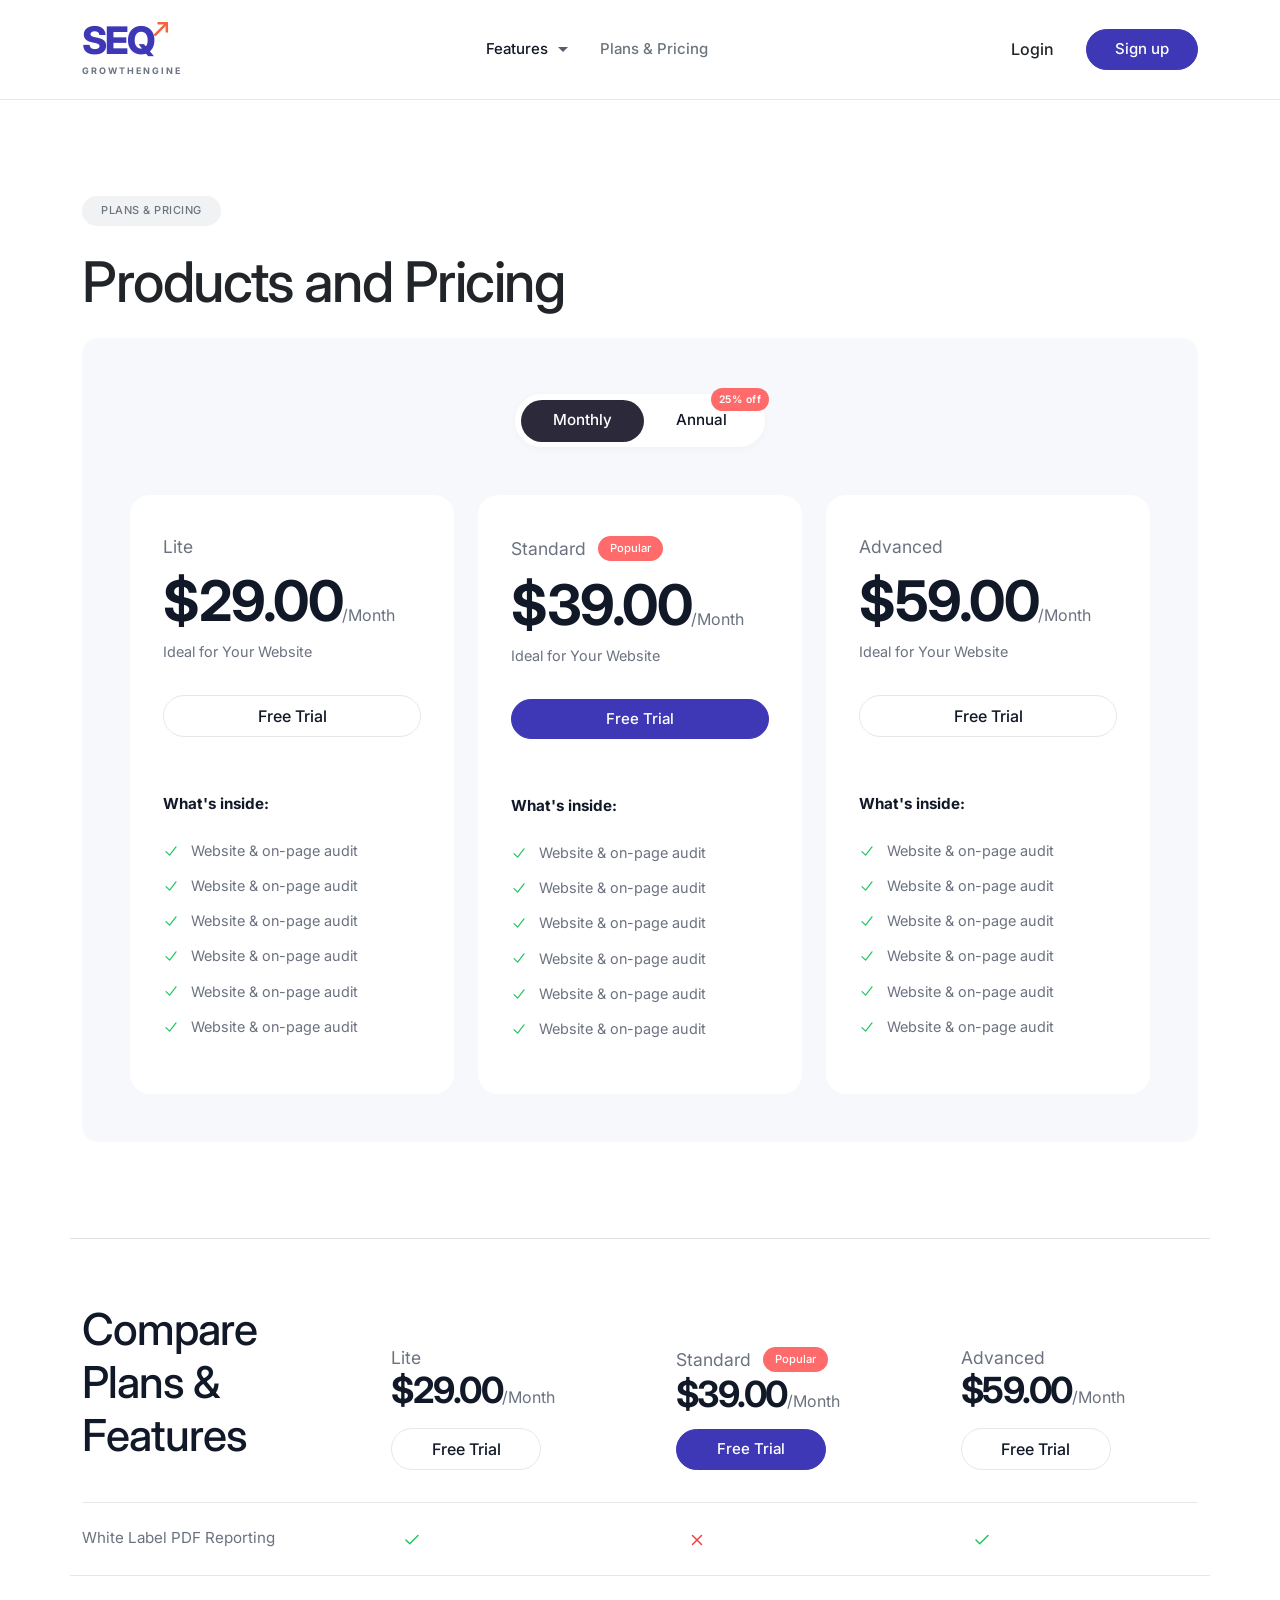
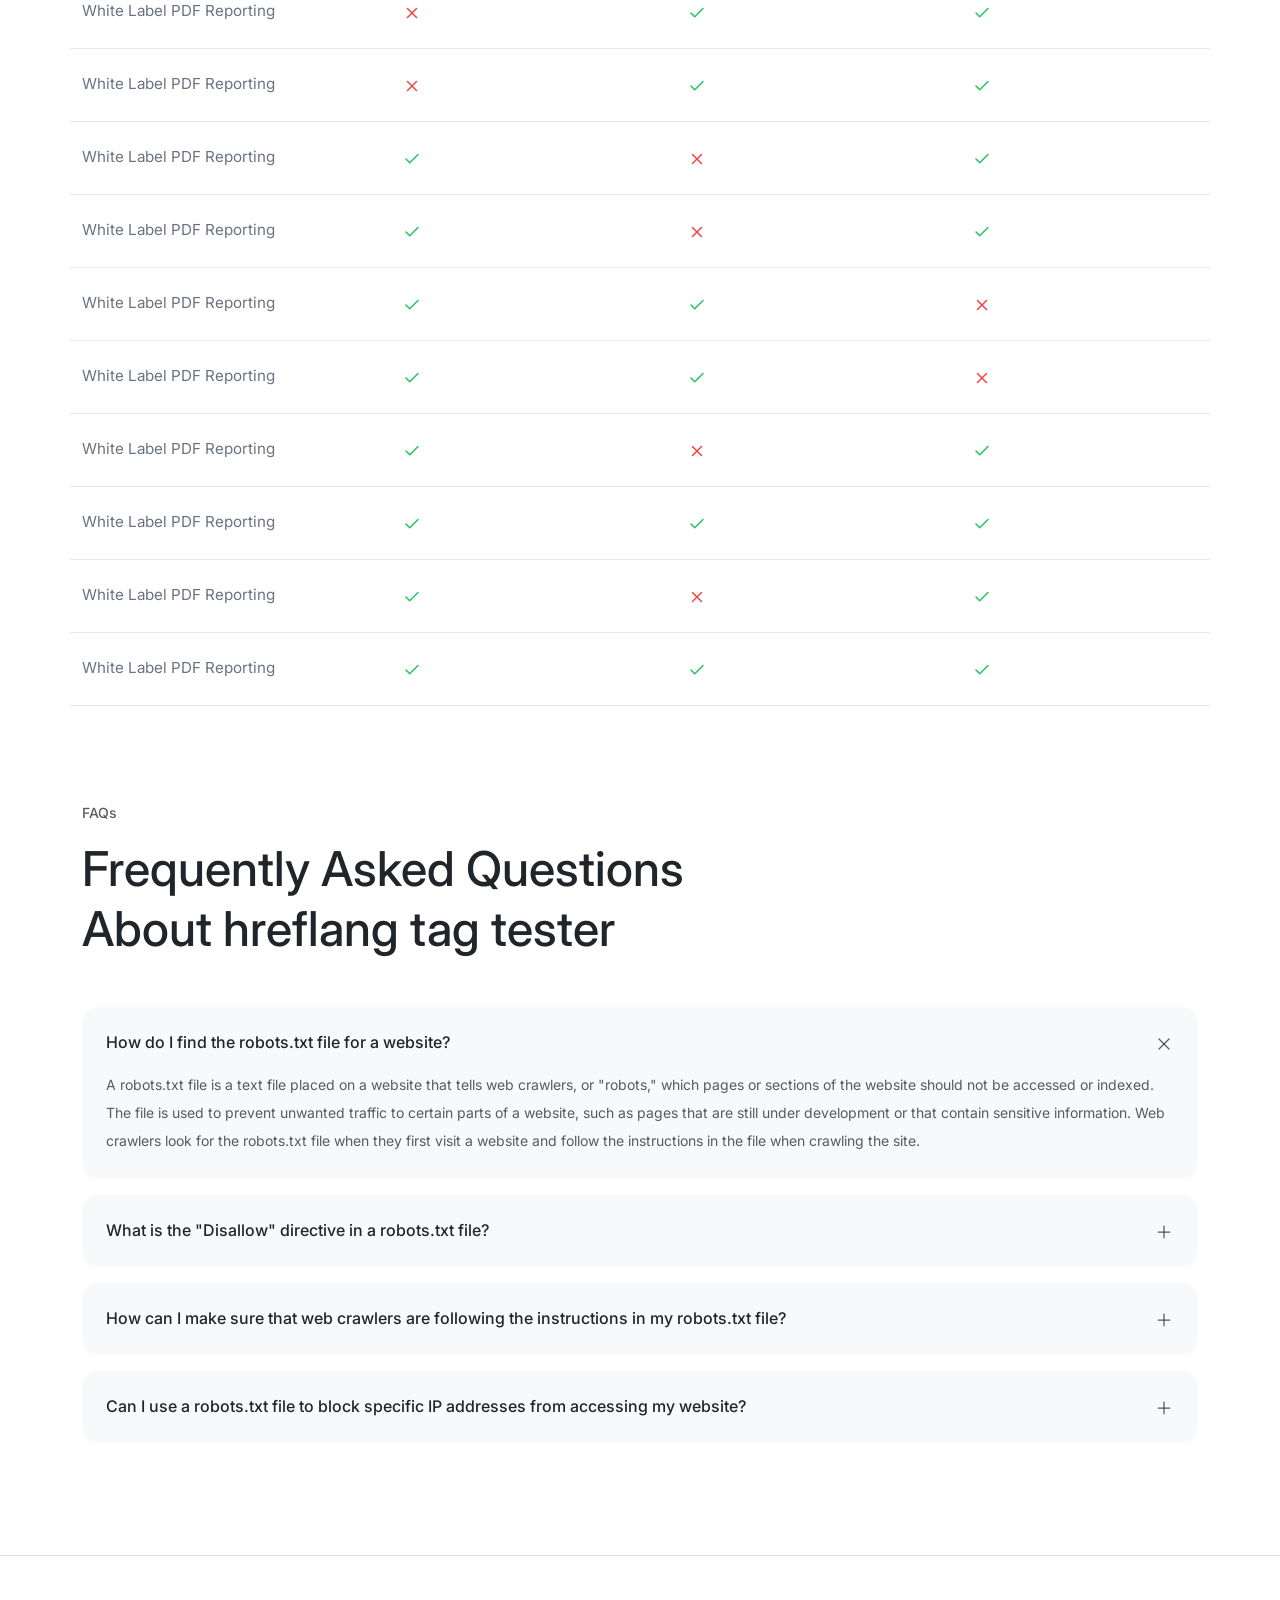
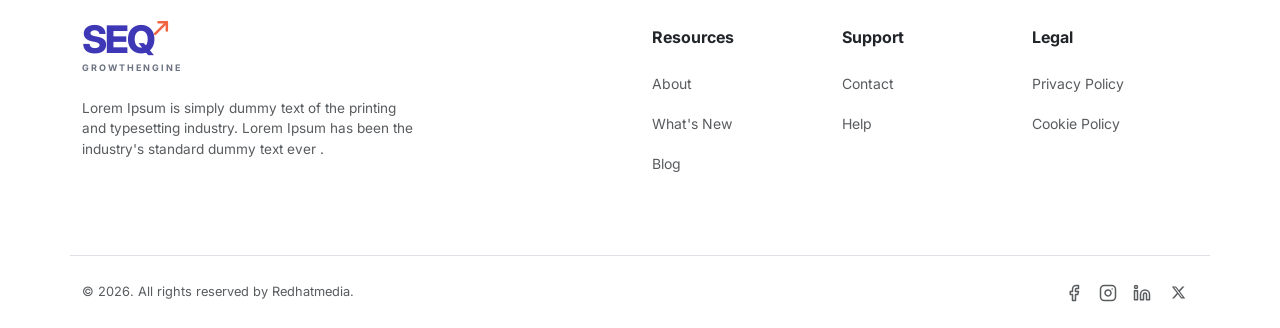
==== planspricing.html @ 4bac0ad6 "plans pricing page created" ====
<!DOCTYPE html>
<html lang="en">

<head>
    <meta charset="UTF-8">
    <meta name="viewport" content="width=device-width, initial-scale=1.0">
    <meta name="description" content="SEQ - SEO & Generative Engine Optimization Software | Plans & Pricing">
    <title>Plans & Pricing - SEQ AI SEO Platform</title>

    <!-- Google Fonts -->
    <link rel="preconnect" href="https://fonts.googleapis.com">
    <link rel="preconnect" href="https://fonts.gstatic.com" crossorigin>
    <link href="https://fonts.googleapis.com/css2?family=Inter:wght@400;500;600;700;800&display=swap" rel="stylesheet">

    <!-- Bootstrap 5 CSS -->
    <link href="https://cdn.jsdelivr.net/npm/bootstrap@5.3.3/dist/css/bootstrap.min.css" rel="stylesheet"
        integrity="sha384-QWTKZyjpPEjISv5WaRU9OFeRpok6YctnYmDr5pNlyT2bRjXh0JMhjY6hW+ALEwIH" crossorigin="anonymous">

    <!-- Custom CSS -->
    <link rel="stylesheet" href="css/style.css">
</head>

<body>

    <!-- Navigation Header -->
    <header>
        <nav class="navbar navbar-expand-lg py-3">
            <div class="container custom-nav-container">
                <!-- Logo -->
                <a class="navbar-brand text-decoration-none d-flex flex-column align-items-start" href="index.html">
                    <div class="position-relative">
                        <span class="logo-seq">SEQ</span>
                        <svg class="logo-arrow" width="20" height="20" viewBox="0 0 24 24" fill="none"
                            stroke="currentColor" stroke-width="3" stroke-linecap="round" stroke-linejoin="round">
                            <line x1="5" y1="19" x2="19" y2="5"></line>
                            <polyline points="9 5 19 5 19 15"></polyline>
                        </svg>
                    </div>
                    <span class="logo-subtext">GROWTHENGINE</span>
                </a>

                <!-- Mobile Menu Toggle -->
                <button class="navbar-toggler" type="button" data-bs-toggle="collapse" data-bs-target="#mainNavigation"
                    aria-controls="mainNavigation" aria-expanded="false" aria-label="Toggle navigation">
                    <span class="navbar-toggler-icon"></span>
                </button>

                <!-- Navigation Links & Buttons -->
                <div class="collapse navbar-collapse" id="mainNavigation">
                    <ul class="navbar-nav mx-auto mb-2 mb-lg-0">
                        <li class="nav-item dropdown px-2">
                            <a class="nav-link dropdown-toggle" href="#" role="button" data-bs-toggle="dropdown"
                                aria-expanded="false">
                                Features
                            </a>
                            <ul class="dropdown-menu border-0 shadow-sm">
                                <li><a class="dropdown-item" href="#">AI SEO</a></li>
                                <li><a class="dropdown-item" href="#">Generative Campaigns</a></li>
                            </ul>
                        </li>
                        <li class="nav-item px-2">
                            <a class="nav-link active text-secondary" href="planspricing.html">Plans & Pricing</a>
                        </li>
                    </ul>

                    <div class="d-flex align-items-center gap-3 nav-buttons">
                        <a href="login.html" class="text-decoration-none text-dark fw-medium px-3">Login</a>
                        <a href="signup.html" class="btn btn-signup rounded-pill">Sign up</a>
                    </div>
                </div>
            </div>
        </nav>
    </header>

    <!-- Main Content -->
    <main class="container hero-container text-start pb-4">
        <div class="row">
            <div class="col-12">
                <!-- Badge -->
                <div class="mb-4">
                    <span class="badge hero-badge text-uppercase text-secondary">PLANS & PRICING</span>
                </div>

                <!-- Page Title -->
                <h1 class="hero-title fw-medium text-dark mb-0">Products and Pricing</h1>
            </div>
        </div>
    </main>

    <!-- Pricing Section -->
    <section class="container mb-5 pb-5">
        <div class="pricing-wrapper rounded-4 p-4 p-md-5">
            
            <!-- Toggle Section -->
            <div class="d-flex justify-content-center mb-5 mt-2">
                <div class="pricing-toggle-container position-relative">
                    <button class="pricing-toggle-btn active">Monthly</button>
                    <div class="position-relative d-inline-block">
                        <button class="pricing-toggle-btn">Annual</button>
                        <span class="badge-discount">25% off</span>
                    </div>
                </div>
            </div>

            <!-- Pricing Cards Row -->
            <div class="row g-4 justify-content-center">
                
                <!-- Lite Plan -->
                <div class="col-lg-4 col-md-6">
                    <div class="pricing-card h-100">
                        <h3 class="pricing-plan-name">Lite</h3>
                        <div class="d-flex align-items-baseline mb-2">
                            <span class="pricing-price">$29.00</span>
                            <span class="pricing-currency">/Month</span>
                        </div>
                        <p class="pricing-subtitle">Ideal for Your Website</p>
                        
                        <button class="btn btn-pricing-outline rounded-pill w-100 py-2 mb-4">Free Trial</button>
                        
                        <p class="feature-list-title">What's inside:</p>
                        <ul class="feature-list">
                            <li><svg xmlns="http://www.w3.org/2000/svg" viewBox="0 0 20 20" fill="currentColor"><path fill-rule="evenodd" d="M16.704 4.153a.75.75 0 01.143 1.052l-8 10.5a.75.75 0 01-1.127.075l-4.5-4.5a.75.75 0 011.06-1.06l3.894 3.893 7.48-9.817a.75.75 0 011.05-.143z" clip-rule="evenodd" /></svg>Website & on-page audit</li>
                            <li><svg xmlns="http://www.w3.org/2000/svg" viewBox="0 0 20 20" fill="currentColor"><path fill-rule="evenodd" d="M16.704 4.153a.75.75 0 01.143 1.052l-8 10.5a.75.75 0 01-1.127.075l-4.5-4.5a.75.75 0 011.06-1.06l3.894 3.893 7.48-9.817a.75.75 0 011.05-.143z" clip-rule="evenodd" /></svg>Website & on-page audit</li>
                            <li><svg xmlns="http://www.w3.org/2000/svg" viewBox="0 0 20 20" fill="currentColor"><path fill-rule="evenodd" d="M16.704 4.153a.75.75 0 01.143 1.052l-8 10.5a.75.75 0 01-1.127.075l-4.5-4.5a.75.75 0 011.06-1.06l3.894 3.893 7.48-9.817a.75.75 0 011.05-.143z" clip-rule="evenodd" /></svg>Website & on-page audit</li>
                            <li><svg xmlns="http://www.w3.org/2000/svg" viewBox="0 0 20 20" fill="currentColor"><path fill-rule="evenodd" d="M16.704 4.153a.75.75 0 01.143 1.052l-8 10.5a.75.75 0 01-1.127.075l-4.5-4.5a.75.75 0 011.06-1.06l3.894 3.893 7.48-9.817a.75.75 0 011.05-.143z" clip-rule="evenodd" /></svg>Website & on-page audit</li>
                            <li><svg xmlns="http://www.w3.org/2000/svg" viewBox="0 0 20 20" fill="currentColor"><path fill-rule="evenodd" d="M16.704 4.153a.75.75 0 01.143 1.052l-8 10.5a.75.75 0 01-1.127.075l-4.5-4.5a.75.75 0 011.06-1.06l3.894 3.893 7.48-9.817a.75.75 0 011.05-.143z" clip-rule="evenodd" /></svg>Website & on-page audit</li>
                            <li><svg xmlns="http://www.w3.org/2000/svg" viewBox="0 0 20 20" fill="currentColor"><path fill-rule="evenodd" d="M16.704 4.153a.75.75 0 01.143 1.052l-8 10.5a.75.75 0 01-1.127.075l-4.5-4.5a.75.75 0 011.06-1.06l3.894 3.893 7.48-9.817a.75.75 0 011.05-.143z" clip-rule="evenodd" /></svg>Website & on-page audit</li>
                        </ul>
                    </div>
                </div>

                <!-- Standard Plan -->
                <div class="col-lg-4 col-md-6">
                    <div class="pricing-card h-100">
                        <div class="d-flex align-items-center mb-0">
                            <h3 class="pricing-plan-name mb-0">Standard</h3>
                            <span class="badge-popular">Popular</span>
                        </div>
                        <div class="d-flex align-items-baseline mb-2 mt-3">
                            <span class="pricing-price">$39.00</span>
                            <span class="pricing-currency">/Month</span>
                        </div>
                        <p class="pricing-subtitle">Ideal for Your Website</p>
                        
                        <button class="btn btn-signup rounded-pill w-100 py-2 mb-4">Free Trial</button>
                        
                        <p class="feature-list-title">What's inside:</p>
                        <ul class="feature-list">
                            <li><svg xmlns="http://www.w3.org/2000/svg" viewBox="0 0 20 20" fill="currentColor"><path fill-rule="evenodd" d="M16.704 4.153a.75.75 0 01.143 1.052l-8 10.5a.75.75 0 01-1.127.075l-4.5-4.5a.75.75 0 011.06-1.06l3.894 3.893 7.48-9.817a.75.75 0 011.05-.143z" clip-rule="evenodd" /></svg>Website & on-page audit</li>
                            <li><svg xmlns="http://www.w3.org/2000/svg" viewBox="0 0 20 20" fill="currentColor"><path fill-rule="evenodd" d="M16.704 4.153a.75.75 0 01.143 1.052l-8 10.5a.75.75 0 01-1.127.075l-4.5-4.5a.75.75 0 011.06-1.06l3.894 3.893 7.48-9.817a.75.75 0 011.05-.143z" clip-rule="evenodd" /></svg>Website & on-page audit</li>
                            <li><svg xmlns="http://www.w3.org/2000/svg" viewBox="0 0 20 20" fill="currentColor"><path fill-rule="evenodd" d="M16.704 4.153a.75.75 0 01.143 1.052l-8 10.5a.75.75 0 01-1.127.075l-4.5-4.5a.75.75 0 011.06-1.06l3.894 3.893 7.48-9.817a.75.75 0 011.05-.143z" clip-rule="evenodd" /></svg>Website & on-page audit</li>
                            <li><svg xmlns="http://www.w3.org/2000/svg" viewBox="0 0 20 20" fill="currentColor"><path fill-rule="evenodd" d="M16.704 4.153a.75.75 0 01.143 1.052l-8 10.5a.75.75 0 01-1.127.075l-4.5-4.5a.75.75 0 011.06-1.06l3.894 3.893 7.48-9.817a.75.75 0 011.05-.143z" clip-rule="evenodd" /></svg>Website & on-page audit</li>
                            <li><svg xmlns="http://www.w3.org/2000/svg" viewBox="0 0 20 20" fill="currentColor"><path fill-rule="evenodd" d="M16.704 4.153a.75.75 0 01.143 1.052l-8 10.5a.75.75 0 01-1.127.075l-4.5-4.5a.75.75 0 011.06-1.06l3.894 3.893 7.48-9.817a.75.75 0 011.05-.143z" clip-rule="evenodd" /></svg>Website & on-page audit</li>
                            <li><svg xmlns="http://www.w3.org/2000/svg" viewBox="0 0 20 20" fill="currentColor"><path fill-rule="evenodd" d="M16.704 4.153a.75.75 0 01.143 1.052l-8 10.5a.75.75 0 01-1.127.075l-4.5-4.5a.75.75 0 011.06-1.06l3.894 3.893 7.48-9.817a.75.75 0 011.05-.143z" clip-rule="evenodd" /></svg>Website & on-page audit</li>
                        </ul>
                    </div>
                </div>

                <!-- Advanced Plan -->
                <div class="col-lg-4 col-md-6">
                    <div class="pricing-card h-100">
                        <h3 class="pricing-plan-name">Advanced</h3>
                        <div class="d-flex align-items-baseline mb-2">
                            <span class="pricing-price">$59.00</span>
                            <span class="pricing-currency">/Month</span>
                        </div>
                        <p class="pricing-subtitle">Ideal for Your Website</p>
                        
                        <button class="btn btn-pricing-outline rounded-pill w-100 py-2 mb-4">Free Trial</button>
                        
                        <p class="feature-list-title">What's inside:</p>
                        <ul class="feature-list">
                            <li><svg xmlns="http://www.w3.org/2000/svg" viewBox="0 0 20 20" fill="currentColor"><path fill-rule="evenodd" d="M16.704 4.153a.75.75 0 01.143 1.052l-8 10.5a.75.75 0 01-1.127.075l-4.5-4.5a.75.75 0 011.06-1.06l3.894 3.893 7.48-9.817a.75.75 0 011.05-.143z" clip-rule="evenodd" /></svg>Website & on-page audit</li>
                            <li><svg xmlns="http://www.w3.org/2000/svg" viewBox="0 0 20 20" fill="currentColor"><path fill-rule="evenodd" d="M16.704 4.153a.75.75 0 01.143 1.052l-8 10.5a.75.75 0 01-1.127.075l-4.5-4.5a.75.75 0 011.06-1.06l3.894 3.893 7.48-9.817a.75.75 0 011.05-.143z" clip-rule="evenodd" /></svg>Website & on-page audit</li>
                            <li><svg xmlns="http://www.w3.org/2000/svg" viewBox="0 0 20 20" fill="currentColor"><path fill-rule="evenodd" d="M16.704 4.153a.75.75 0 01.143 1.052l-8 10.5a.75.75 0 01-1.127.075l-4.5-4.5a.75.75 0 011.06-1.06l3.894 3.893 7.48-9.817a.75.75 0 011.05-.143z" clip-rule="evenodd" /></svg>Website & on-page audit</li>
                            <li><svg xmlns="http://www.w3.org/2000/svg" viewBox="0 0 20 20" fill="currentColor"><path fill-rule="evenodd" d="M16.704 4.153a.75.75 0 01.143 1.052l-8 10.5a.75.75 0 01-1.127.075l-4.5-4.5a.75.75 0 011.06-1.06l3.894 3.893 7.48-9.817a.75.75 0 011.05-.143z" clip-rule="evenodd" /></svg>Website & on-page audit</li>
                            <li><svg xmlns="http://www.w3.org/2000/svg" viewBox="0 0 20 20" fill="currentColor"><path fill-rule="evenodd" d="M16.704 4.153a.75.75 0 01.143 1.052l-8 10.5a.75.75 0 01-1.127.075l-4.5-4.5a.75.75 0 011.06-1.06l3.894 3.893 7.48-9.817a.75.75 0 011.05-.143z" clip-rule="evenodd" /></svg>Website & on-page audit</li>
                            <li><svg xmlns="http://www.w3.org/2000/svg" viewBox="0 0 20 20" fill="currentColor"><path fill-rule="evenodd" d="M16.704 4.153a.75.75 0 01.143 1.052l-8 10.5a.75.75 0 01-1.127.075l-4.5-4.5a.75.75 0 011.06-1.06l3.894 3.893 7.48-9.817a.75.75 0 011.05-.143z" clip-rule="evenodd" /></svg>Website & on-page audit</li>
                        </ul>
                    </div>
                </div>

            </div>
        </div>
    </section>

    <!-- Compare Plans Section -->
    <section class="container compare-section border-top">
        <div class="row align-items-end compare-plan-header">
            <div class="col-lg-3 col-md-12 mb-4 mb-lg-0">
                <h2 class="compare-title">Compare<br>Plans & Features</h2>
            </div>
            
            <div class="col-lg-9 col-md-12">
                <div class="row text-center text-md-start">
                    <!-- Lite -->
                    <div class="col-4">
                        <div class="d-flex flex-column h-100 ps-lg-4">
                            <h5 class="pricing-plan-name mb-1">Lite</h5>
                            <div class="d-flex align-items-baseline mb-3 justify-content-center justify-content-md-start">
                                <span class="pricing-price" style="font-size: 2.25rem;">$29.00</span>
                                <span class="pricing-currency">/Month</span>
                            </div>
                            <div class="mt-auto">
                                <button class="btn btn-pricing-outline rounded-pill px-2 px-md-4 py-2 w-100 w-md-auto" style="max-width: 150px;">Free Trial</button>
                            </div>
                        </div>
                    </div>
                    
                    <!-- Standard -->
                    <div class="col-4">
                        <div class="d-flex flex-column h-100 ps-lg-4">
                            <div class="d-flex align-items-center mb-1 justify-content-center justify-content-md-start">
                                <h5 class="pricing-plan-name mb-0">Standard</h5>
                                <span class="badge-popular d-none d-md-inline-block">Popular</span>
                            </div>
                            <div class="d-flex align-items-baseline mb-3 justify-content-center justify-content-md-start">
                                <span class="pricing-price" style="font-size: 2.25rem;">$39.00</span>
                                <span class="pricing-currency">/Month</span>
                            </div>
                            <div class="mt-auto">
                                <button class="btn btn-signup rounded-pill px-2 px-md-4 py-2 w-100 w-md-auto" style="max-width: 150px;">Free Trial</button>
                            </div>
                        </div>
                    </div>
                    
                    <!-- Advanced -->
                    <div class="col-4">
                        <div class="d-flex flex-column h-100 ps-lg-4">
                            <h5 class="pricing-plan-name mb-1">Advanced</h5>
                            <div class="d-flex align-items-baseline mb-3 justify-content-center justify-content-md-start">
                                <span class="pricing-price" style="font-size: 2.25rem;">$59.00</span>
                                <span class="pricing-currency">/Month</span>
                            </div>
                            <div class="mt-auto">
                                <button class="btn btn-pricing-outline rounded-pill px-2 px-md-4 py-2 w-100 w-md-auto" style="max-width: 150px;">Free Trial</button>
                            </div>
                        </div>
                    </div>
                </div>
            </div>
        </div>

        <div class="compare-table">
            <!-- Row 1 -->
            <div class="row compare-row">
                <div class="col-lg-3 col-4 d-flex align-items-center">
                    <span class="compare-feature-name">White Label PDF Reporting</span>
                </div>
                <div class="col-lg-9 col-8">
                    <div class="row align-items-center h-100">
                        <div class="col-4 text-center text-md-start ps-lg-5"><svg class="compare-icon-check" xmlns="http://www.w3.org/2000/svg" viewBox="0 0 24 24" fill="none" stroke="currentColor" stroke-width="2" stroke-linecap="round" stroke-linejoin="round"><polyline points="20 6 9 17 4 12"></polyline></svg></div>
                        <div class="col-4 text-center text-md-start ps-lg-5"><svg class="compare-icon-cross" xmlns="http://www.w3.org/2000/svg" viewBox="0 0 24 24" fill="none" stroke="currentColor" stroke-width="2" stroke-linecap="round" stroke-linejoin="round"><line x1="18" y1="6" x2="6" y2="18"></line><line x1="6" y1="6" x2="18" y2="18"></line></svg></div>
                        <div class="col-4 text-center text-md-start ps-lg-5"><svg class="compare-icon-check" xmlns="http://www.w3.org/2000/svg" viewBox="0 0 24 24" fill="none" stroke="currentColor" stroke-width="2" stroke-linecap="round" stroke-linejoin="round"><polyline points="20 6 9 17 4 12"></polyline></svg></div>
                    </div>
                </div>
            </div>
            <!-- Row 2 -->
            <div class="row compare-row">
                <div class="col-lg-3 col-4 d-flex align-items-center">
                    <span class="compare-feature-name">White Label PDF Reporting</span>
                </div>
                <div class="col-lg-9 col-8">
                    <div class="row align-items-center h-100">
                        <div class="col-4 text-center text-md-start ps-lg-5"><svg class="compare-icon-cross" xmlns="http://www.w3.org/2000/svg" viewBox="0 0 24 24" fill="none" stroke="currentColor" stroke-width="2" stroke-linecap="round" stroke-linejoin="round"><line x1="18" y1="6" x2="6" y2="18"></line><line x1="6" y1="6" x2="18" y2="18"></line></svg></div>
                        <div class="col-4 text-center text-md-start ps-lg-5"><svg class="compare-icon-check" xmlns="http://www.w3.org/2000/svg" viewBox="0 0 24 24" fill="none" stroke="currentColor" stroke-width="2" stroke-linecap="round" stroke-linejoin="round"><polyline points="20 6 9 17 4 12"></polyline></svg></div>
                        <div class="col-4 text-center text-md-start ps-lg-5"><svg class="compare-icon-check" xmlns="http://www.w3.org/2000/svg" viewBox="0 0 24 24" fill="none" stroke="currentColor" stroke-width="2" stroke-linecap="round" stroke-linejoin="round"><polyline points="20 6 9 17 4 12"></polyline></svg></div>
                    </div>
                </div>
            </div>
            <!-- Row 3 -->
            <div class="row compare-row">
                <div class="col-lg-3 col-4 d-flex align-items-center">
                    <span class="compare-feature-name">White Label PDF Reporting</span>
                </div>
                <div class="col-lg-9 col-8">
                    <div class="row align-items-center h-100">
                        <div class="col-4 text-center text-md-start ps-lg-5"><svg class="compare-icon-cross" xmlns="http://www.w3.org/2000/svg" viewBox="0 0 24 24" fill="none" stroke="currentColor" stroke-width="2" stroke-linecap="round" stroke-linejoin="round"><line x1="18" y1="6" x2="6" y2="18"></line><line x1="6" y1="6" x2="18" y2="18"></line></svg></div>
                        <div class="col-4 text-center text-md-start ps-lg-5"><svg class="compare-icon-check" xmlns="http://www.w3.org/2000/svg" viewBox="0 0 24 24" fill="none" stroke="currentColor" stroke-width="2" stroke-linecap="round" stroke-linejoin="round"><polyline points="20 6 9 17 4 12"></polyline></svg></div>
                        <div class="col-4 text-center text-md-start ps-lg-5"><svg class="compare-icon-check" xmlns="http://www.w3.org/2000/svg" viewBox="0 0 24 24" fill="none" stroke="currentColor" stroke-width="2" stroke-linecap="round" stroke-linejoin="round"><polyline points="20 6 9 17 4 12"></polyline></svg></div>
                    </div>
                </div>
            </div>
            <!-- Row 4 -->
            <div class="row compare-row">
                <div class="col-lg-3 col-4 d-flex align-items-center">
                    <span class="compare-feature-name">White Label PDF Reporting</span>
                </div>
                <div class="col-lg-9 col-8">
                    <div class="row align-items-center h-100">
                        <div class="col-4 text-center text-md-start ps-lg-5"><svg class="compare-icon-check" xmlns="http://www.w3.org/2000/svg" viewBox="0 0 24 24" fill="none" stroke="currentColor" stroke-width="2" stroke-linecap="round" stroke-linejoin="round"><polyline points="20 6 9 17 4 12"></polyline></svg></div>
                        <div class="col-4 text-center text-md-start ps-lg-5"><svg class="compare-icon-cross" xmlns="http://www.w3.org/2000/svg" viewBox="0 0 24 24" fill="none" stroke="currentColor" stroke-width="2" stroke-linecap="round" stroke-linejoin="round"><line x1="18" y1="6" x2="6" y2="18"></line><line x1="6" y1="6" x2="18" y2="18"></line></svg></div>
                        <div class="col-4 text-center text-md-start ps-lg-5"><svg class="compare-icon-check" xmlns="http://www.w3.org/2000/svg" viewBox="0 0 24 24" fill="none" stroke="currentColor" stroke-width="2" stroke-linecap="round" stroke-linejoin="round"><polyline points="20 6 9 17 4 12"></polyline></svg></div>
                    </div>
                </div>
            </div>
            <!-- Row 5 -->
            <div class="row compare-row">
                <div class="col-lg-3 col-4 d-flex align-items-center">
                    <span class="compare-feature-name">White Label PDF Reporting</span>
                </div>
                <div class="col-lg-9 col-8">
                    <div class="row align-items-center h-100">
                        <div class="col-4 text-center text-md-start ps-lg-5"><svg class="compare-icon-check" xmlns="http://www.w3.org/2000/svg" viewBox="0 0 24 24" fill="none" stroke="currentColor" stroke-width="2" stroke-linecap="round" stroke-linejoin="round"><polyline points="20 6 9 17 4 12"></polyline></svg></div>
                        <div class="col-4 text-center text-md-start ps-lg-5"><svg class="compare-icon-cross" xmlns="http://www.w3.org/2000/svg" viewBox="0 0 24 24" fill="none" stroke="currentColor" stroke-width="2" stroke-linecap="round" stroke-linejoin="round"><line x1="18" y1="6" x2="6" y2="18"></line><line x1="6" y1="6" x2="18" y2="18"></line></svg></div>
                        <div class="col-4 text-center text-md-start ps-lg-5"><svg class="compare-icon-check" xmlns="http://www.w3.org/2000/svg" viewBox="0 0 24 24" fill="none" stroke="currentColor" stroke-width="2" stroke-linecap="round" stroke-linejoin="round"><polyline points="20 6 9 17 4 12"></polyline></svg></div>
                    </div>
                </div>
            </div>
            <!-- Row 6 -->
            <div class="row compare-row">
                <div class="col-lg-3 col-4 d-flex align-items-center">
                    <span class="compare-feature-name">White Label PDF Reporting</span>
                </div>
                <div class="col-lg-9 col-8">
                    <div class="row align-items-center h-100">
                        <div class="col-4 text-center text-md-start ps-lg-5"><svg class="compare-icon-check" xmlns="http://www.w3.org/2000/svg" viewBox="0 0 24 24" fill="none" stroke="currentColor" stroke-width="2" stroke-linecap="round" stroke-linejoin="round"><polyline points="20 6 9 17 4 12"></polyline></svg></div>
                        <div class="col-4 text-center text-md-start ps-lg-5"><svg class="compare-icon-check" xmlns="http://www.w3.org/2000/svg" viewBox="0 0 24 24" fill="none" stroke="currentColor" stroke-width="2" stroke-linecap="round" stroke-linejoin="round"><polyline points="20 6 9 17 4 12"></polyline></svg></div>
                        <div class="col-4 text-center text-md-start ps-lg-5"><svg class="compare-icon-cross" xmlns="http://www.w3.org/2000/svg" viewBox="0 0 24 24" fill="none" stroke="currentColor" stroke-width="2" stroke-linecap="round" stroke-linejoin="round"><line x1="18" y1="6" x2="6" y2="18"></line><line x1="6" y1="6" x2="18" y2="18"></line></svg></div>
                    </div>
                </div>
            </div>
            <!-- Row 7 -->
            <div class="row compare-row">
                <div class="col-lg-3 col-4 d-flex align-items-center">
                    <span class="compare-feature-name">White Label PDF Reporting</span>
                </div>
                <div class="col-lg-9 col-8">
                    <div class="row align-items-center h-100">
                        <div class="col-4 text-center text-md-start ps-lg-5"><svg class="compare-icon-check" xmlns="http://www.w3.org/2000/svg" viewBox="0 0 24 24" fill="none" stroke="currentColor" stroke-width="2" stroke-linecap="round" stroke-linejoin="round"><polyline points="20 6 9 17 4 12"></polyline></svg></div>
                        <div class="col-4 text-center text-md-start ps-lg-5"><svg class="compare-icon-check" xmlns="http://www.w3.org/2000/svg" viewBox="0 0 24 24" fill="none" stroke="currentColor" stroke-width="2" stroke-linecap="round" stroke-linejoin="round"><polyline points="20 6 9 17 4 12"></polyline></svg></div>
                        <div class="col-4 text-center text-md-start ps-lg-5"><svg class="compare-icon-cross" xmlns="http://www.w3.org/2000/svg" viewBox="0 0 24 24" fill="none" stroke="currentColor" stroke-width="2" stroke-linecap="round" stroke-linejoin="round"><line x1="18" y1="6" x2="6" y2="18"></line><line x1="6" y1="6" x2="18" y2="18"></line></svg></div>
                    </div>
                </div>
            </div>
            <!-- Row 8 -->
            <div class="row compare-row">
                <div class="col-lg-3 col-4 d-flex align-items-center">
                    <span class="compare-feature-name">White Label PDF Reporting</span>
                </div>
                <div class="col-lg-9 col-8">
                    <div class="row align-items-center h-100">
                        <div class="col-4 text-center text-md-start ps-lg-5"><svg class="compare-icon-check" xmlns="http://www.w3.org/2000/svg" viewBox="0 0 24 24" fill="none" stroke="currentColor" stroke-width="2" stroke-linecap="round" stroke-linejoin="round"><polyline points="20 6 9 17 4 12"></polyline></svg></div>
                        <div class="col-4 text-center text-md-start ps-lg-5"><svg class="compare-icon-cross" xmlns="http://www.w3.org/2000/svg" viewBox="0 0 24 24" fill="none" stroke="currentColor" stroke-width="2" stroke-linecap="round" stroke-linejoin="round"><line x1="18" y1="6" x2="6" y2="18"></line><line x1="6" y1="6" x2="18" y2="18"></line></svg></div>
                        <div class="col-4 text-center text-md-start ps-lg-5"><svg class="compare-icon-check" xmlns="http://www.w3.org/2000/svg" viewBox="0 0 24 24" fill="none" stroke="currentColor" stroke-width="2" stroke-linecap="round" stroke-linejoin="round"><polyline points="20 6 9 17 4 12"></polyline></svg></div>
                    </div>
                </div>
            </div>
            <!-- Row 9 -->
            <div class="row compare-row">
                <div class="col-lg-3 col-4 d-flex align-items-center">
                    <span class="compare-feature-name">White Label PDF Reporting</span>
                </div>
                <div class="col-lg-9 col-8">
                    <div class="row align-items-center h-100">
                        <div class="col-4 text-center text-md-start ps-lg-5"><svg class="compare-icon-check" xmlns="http://www.w3.org/2000/svg" viewBox="0 0 24 24" fill="none" stroke="currentColor" stroke-width="2" stroke-linecap="round" stroke-linejoin="round"><polyline points="20 6 9 17 4 12"></polyline></svg></div>
                        <div class="col-4 text-center text-md-start ps-lg-5"><svg class="compare-icon-check" xmlns="http://www.w3.org/2000/svg" viewBox="0 0 24 24" fill="none" stroke="currentColor" stroke-width="2" stroke-linecap="round" stroke-linejoin="round"><polyline points="20 6 9 17 4 12"></polyline></svg></div>
                        <div class="col-4 text-center text-md-start ps-lg-5"><svg class="compare-icon-check" xmlns="http://www.w3.org/2000/svg" viewBox="0 0 24 24" fill="none" stroke="currentColor" stroke-width="2" stroke-linecap="round" stroke-linejoin="round"><polyline points="20 6 9 17 4 12"></polyline></svg></div>
                    </div>
                </div>
            </div>
            <!-- Row 10 -->
            <div class="row compare-row">
                <div class="col-lg-3 col-4 d-flex align-items-center">
                    <span class="compare-feature-name">White Label PDF Reporting</span>
                </div>
                <div class="col-lg-9 col-8">
                    <div class="row align-items-center h-100">
                        <div class="col-4 text-center text-md-start ps-lg-5"><svg class="compare-icon-check" xmlns="http://www.w3.org/2000/svg" viewBox="0 0 24 24" fill="none" stroke="currentColor" stroke-width="2" stroke-linecap="round" stroke-linejoin="round"><polyline points="20 6 9 17 4 12"></polyline></svg></div>
                        <div class="col-4 text-center text-md-start ps-lg-5"><svg class="compare-icon-cross" xmlns="http://www.w3.org/2000/svg" viewBox="0 0 24 24" fill="none" stroke="currentColor" stroke-width="2" stroke-linecap="round" stroke-linejoin="round"><line x1="18" y1="6" x2="6" y2="18"></line><line x1="6" y1="6" x2="18" y2="18"></line></svg></div>
                        <div class="col-4 text-center text-md-start ps-lg-5"><svg class="compare-icon-check" xmlns="http://www.w3.org/2000/svg" viewBox="0 0 24 24" fill="none" stroke="currentColor" stroke-width="2" stroke-linecap="round" stroke-linejoin="round"><polyline points="20 6 9 17 4 12"></polyline></svg></div>
                    </div>
                </div>
            </div>
            <!-- Row 11 -->
            <div class="row compare-row">
                <div class="col-lg-3 col-4 d-flex align-items-center">
                    <span class="compare-feature-name">White Label PDF Reporting</span>
                </div>
                <div class="col-lg-9 col-8">
                    <div class="row align-items-center h-100">
                        <div class="col-4 text-center text-md-start ps-lg-5"><svg class="compare-icon-check" xmlns="http://www.w3.org/2000/svg" viewBox="0 0 24 24" fill="none" stroke="currentColor" stroke-width="2" stroke-linecap="round" stroke-linejoin="round"><polyline points="20 6 9 17 4 12"></polyline></svg></div>
                        <div class="col-4 text-center text-md-start ps-lg-5"><svg class="compare-icon-check" xmlns="http://www.w3.org/2000/svg" viewBox="0 0 24 24" fill="none" stroke="currentColor" stroke-width="2" stroke-linecap="round" stroke-linejoin="round"><polyline points="20 6 9 17 4 12"></polyline></svg></div>
                        <div class="col-4 text-center text-md-start ps-lg-5"><svg class="compare-icon-check" xmlns="http://www.w3.org/2000/svg" viewBox="0 0 24 24" fill="none" stroke="currentColor" stroke-width="2" stroke-linecap="round" stroke-linejoin="round"><polyline points="20 6 9 17 4 12"></polyline></svg></div>
                    </div>
                </div>
            </div>
        </div>
    </section>

    <!-- FAQ Section -->
    <section class="container mb-5 pb-5 faq-section">
        <div class="row">
            <div class="col-lg-12">
                <span class="text-muted small fw-medium mb-3 d-block">FAQs</span>
                <h2 class="display-5 fw-medium text-dark mb-5 lh-sm">Frequently Asked Questions<br>About hreflang tag tester</h2>

                <div class="faq-list">
                    <!-- FAQ Item 1 (Active) -->
                    <div class="faq-item active p-4 rounded-4 mb-3" style="background-color: #f8f9fa;">
                        <div class="d-flex justify-content-between align-items-center" onclick="toggleFaq(this)" style="cursor: pointer;">
                            <h5 class="faq-question fw-medium text-dark mb-0 fs-6">How do I find the robots.txt file for a website?</h5>
                            <span class="icon-open text-muted" style="display: none;">
                                <svg width="20" height="20" viewBox="0 0 24 24" fill="none" stroke="currentColor" stroke-width="1.5" stroke-linecap="round" stroke-linejoin="round"><line x1="12" y1="5" x2="12" y2="19"></line><line x1="5" y1="12" x2="19" y2="12"></line></svg>
                            </span>
                            <span class="icon-close text-muted" style="display: block;">
                                <svg width="20" height="20" viewBox="0 0 24 24" fill="none" stroke="currentColor" stroke-width="1.5" stroke-linecap="round" stroke-linejoin="round"><line x1="18" y1="6" x2="6" y2="18"></line><line x1="6" y1="6" x2="18" y2="18"></line></svg>
                            </span>
                        </div>
                        <div class="faq-answer mt-3" style="display: block;">
                            <p class="text-muted small mb-0 lh-lg">A robots.txt file is a text file placed on a website that tells web crawlers, or "robots," which pages or sections of the website should not be accessed or indexed. The file is used to prevent unwanted traffic to certain parts of a website, such as pages that are still under development or that contain sensitive information. Web crawlers look for the robots.txt file when they first visit a website and follow the instructions in the file when crawling the site.</p>
                        </div>
                    </div>

                    <!-- FAQ Item 2 -->
                    <div class="faq-item p-4 rounded-4 mb-3" style="background-color: #f8f9fa;">
                        <div class="d-flex justify-content-between align-items-center" onclick="toggleFaq(this)" style="cursor: pointer;">
                            <h5 class="faq-question fw-medium text-dark mb-0 fs-6">What is the "Disallow" directive in a robots.txt file?</h5>
                            <span class="icon-open text-muted" style="display: block;">
                                <svg width="20" height="20" viewBox="0 0 24 24" fill="none" stroke="currentColor" stroke-width="1.5" stroke-linecap="round" stroke-linejoin="round"><line x1="12" y1="5" x2="12" y2="19"></line><line x1="5" y1="12" x2="19" y2="12"></line></svg>
                            </span>
                            <span class="icon-close text-muted" style="display: none;">
                                <svg width="20" height="20" viewBox="0 0 24 24" fill="none" stroke="currentColor" stroke-width="1.5" stroke-linecap="round" stroke-linejoin="round"><line x1="18" y1="6" x2="6" y2="18"></line><line x1="6" y1="6" x2="18" y2="18"></line></svg>
                            </span>
                        </div>
                        <div class="faq-answer mt-3" style="display: none;">
                            <p class="text-muted small mb-0 lh-lg">A robots.txt file is a text file placed on a website that tells web crawlers, or "robots," which pages or sections of the website should not be accessed or indexed. The file is used to prevent unwanted traffic to certain parts of a website, such as pages that are still under development or that contain sensitive information. Web crawlers look for the robots.txt file when they first visit a website and follow the instructions in the file when crawling the site.</p>
                        </div>
                    </div>
                    
                    <!-- FAQ Item 3 -->
                    <div class="faq-item p-4 rounded-4 mb-3" style="background-color: #f8f9fa;">
                        <div class="d-flex justify-content-between align-items-center" onclick="toggleFaq(this)" style="cursor: pointer;">
                            <h5 class="faq-question fw-medium text-dark mb-0 fs-6">How can I make sure that web crawlers are following the instructions in my robots.txt file?</h5>
                            <span class="icon-open text-muted" style="display: block;">
                                <svg width="20" height="20" viewBox="0 0 24 24" fill="none" stroke="currentColor" stroke-width="1.5" stroke-linecap="round" stroke-linejoin="round"><line x1="12" y1="5" x2="12" y2="19"></line><line x1="5" y1="12" x2="19" y2="12"></line></svg>
                            </span>
                            <span class="icon-close text-muted" style="display: none;">
                                <svg width="20" height="20" viewBox="0 0 24 24" fill="none" stroke="currentColor" stroke-width="1.5" stroke-linecap="round" stroke-linejoin="round"><line x1="18" y1="6" x2="6" y2="18"></line><line x1="6" y1="6" x2="18" y2="18"></line></svg>
                            </span>
                        </div>
                        <div class="faq-answer mt-3" style="display: none;">
                            <p class="text-muted small mb-0 lh-lg">A robots.txt file is a text file placed on a website that tells web crawlers, or "robots," which pages or sections of the website should not be accessed or indexed. The file is used to prevent unwanted traffic to certain parts of a website, such as pages that are still under development or that contain sensitive information. Web crawlers look for the robots.txt file when they first visit a website and follow the instructions in the file when crawling the site.</p>
                        </div>
                    </div>

                    <!-- FAQ Item 4 -->
                    <div class="faq-item p-4 rounded-4 mb-3" style="background-color: #f8f9fa;">
                        <div class="d-flex justify-content-between align-items-center" onclick="toggleFaq(this)" style="cursor: pointer;">
                            <h5 class="faq-question fw-medium text-dark mb-0 fs-6">Can I use a robots.txt file to block specific IP addresses from accessing my website?</h5>
                            <span class="icon-open text-muted" style="display: block;">
                                <svg width="20" height="20" viewBox="0 0 24 24" fill="none" stroke="currentColor" stroke-width="1.5" stroke-linecap="round" stroke-linejoin="round"><line x1="12" y1="5" x2="12" y2="19"></line><line x1="5" y1="12" x2="19" y2="12"></line></svg>
                            </span>
                            <span class="icon-close text-muted" style="display: none;">
                                <svg width="20" height="20" viewBox="0 0 24 24" fill="none" stroke="currentColor" stroke-width="1.5" stroke-linecap="round" stroke-linejoin="round"><line x1="18" y1="6" x2="6" y2="18"></line><line x1="6" y1="6" x2="18" y2="18"></line></svg>
                            </span>
                        </div>
                        <div class="faq-answer mt-3" style="display: none;">
                            <p class="text-muted small mb-0 lh-lg">A robots.txt file is a text file placed on a website that tells web crawlers, or "robots," which pages or sections of the website should not be accessed or indexed. The file is used to prevent unwanted traffic to certain parts of a website, such as pages that are still under development or that contain sensitive information. Web crawlers look for the robots.txt file when they first visit a website and follow the instructions in the file when crawling the site.</p>
                        </div>
                    </div>
                </div>
            </div>
        </div>
    </section>

    <!-- Footer -->
    <footer class="bg-white border-top pt-5 pb-4">
        <div class="container pt-3">
            <div class="row mb-5 pb-3">
                <!-- Branding & Text -->
                <div class="col-lg-4 col-md-12 mb-4 mb-lg-0">
                    <div class="mb-4 d-flex flex-column align-items-start">
                        <div class="position-relative">
                            <span class="logo-seq">SEQ</span>
                            <svg class="logo-arrow" width="20" height="20" viewBox="0 0 24 24" fill="none"
                                stroke="currentColor" stroke-width="3" stroke-linecap="round" stroke-linejoin="round">
                                <line x1="5" y1="19" x2="19" y2="5"></line>
                                <polyline points="9 5 19 5 19 15"></polyline>
                            </svg>
                        </div>
                        <span class="logo-subtext">GROWTHENGINE</span>
                    </div>
                    <p class="text-muted pe-lg-4 lh-base" style="font-size: 0.85rem;">
                        Lorem Ipsum is simply dummy text of the printing and typesetting industry. Lorem Ipsum has been the industry's standard dummy text ever .
                    </p>
                </div>
                
                <!-- Spacer -->
                <div class="col-lg-2 d-none d-lg-block"></div>

                <!-- Footer Links -->
                <div class="col-lg-6 col-md-12 pt-2">
                    <div class="row">
                        <!-- Resources -->
                        <div class="col-4">
                            <h6 class="fw-bold text-dark mb-4 fs-6">Resources</h6>
                            <ul class="list-unstyled">
                                <li class="mb-3"><a href="#" class="text-decoration-none text-muted small">About</a></li>
                                <li class="mb-3"><a href="#" class="text-decoration-none text-muted small">What's New</a></li>
                                <li class="mb-3"><a href="#" class="text-decoration-none text-muted small">Blog</a></li>
                            </ul>
                        </div>
                        
                        <!-- Support -->
                        <div class="col-4">
                            <h6 class="fw-bold text-dark mb-4 fs-6">Support</h6>
                            <ul class="list-unstyled">
                                <li class="mb-3"><a href="#" class="text-decoration-none text-muted small">Contact</a></li>
                                <li class="mb-3"><a href="#" class="text-decoration-none text-muted small">Help</a></li>
                            </ul>
                        </div>

                        <!-- Legal -->
                        <div class="col-4">
                            <h6 class="fw-bold text-dark mb-4 fs-6">Legal</h6>
                            <ul class="list-unstyled">
                                <li class="mb-3"><a href="#" class="text-decoration-none text-muted small">Privacy Policy</a></li>
                                <li class="mb-3"><a href="#" class="text-decoration-none text-muted small">Cookie Policy</a></li>
                            </ul>
                        </div>
                    </div>
                </div>
            </div>

            <!-- Footer Bottom -->
            <div class="row border-top pt-4 mt-2">
                <div class="col-md-6 d-flex align-items-center justify-content-center justify-content-md-start mb-3 mb-md-0">
                    <p class="text-muted small mb-0" style="font-size: 0.8rem;">&copy; 2026. All rights reserved by Redhatmedia.</p>
                </div>
                <div class="col-md-6 d-flex align-items-center justify-content-center justify-content-md-end gap-3 pe-md-4">
                    <!-- Social Icons -->
                    <a href="#" class="text-muted text-decoration-none transition-colors"><svg width="18" height="18" viewBox="0 0 24 24" fill="none" stroke="currentColor" stroke-width="2" stroke-linecap="round" stroke-linejoin="round"><path d="M18 2h-3a5 5 0 0 0-5 5v3H7v4h3v8h4v-8h3l1-4h-4V7a1 1 0 0 1 1-1h3z"></path></svg></a>
                    <a href="#" class="text-muted text-decoration-none transition-colors"><svg width="18" height="18" viewBox="0 0 24 24" fill="none" stroke="currentColor" stroke-width="2" stroke-linecap="round" stroke-linejoin="round"><rect x="2" y="2" width="20" height="20" rx="5" ry="5"></rect><path d="M16 11.37A4 4 0 1 1 12.63 8 4 4 0 0 1 16 11.37z"></path><line x1="17.5" y1="6.5" x2="17.51" y2="6.5"></line></svg></a>
                    <a href="#" class="text-muted text-decoration-none transition-colors"><svg width="18" height="18" viewBox="0 0 24 24" fill="none" stroke="currentColor" stroke-width="2" stroke-linecap="round" stroke-linejoin="round"><path d="M16 8a6 6 0 0 1 6 6v7h-4v-7a2 2 0 0 0-2-2 2 2 0 0 0-2 2v7h-4v-7a6 6 0 0 1 6-6z"></path><rect x="2" y="9" width="4" height="12"></rect><circle cx="4" cy="4" r="2"></circle></svg></a>
                    <a href="#" class="text-muted text-decoration-none transition-colors ms-1 position-relative" style="top: -1px;">
                        <svg width="15" height="15" viewBox="0 0 24 24" fill="currentColor">
                            <path d="M18.244 2.25h3.308l-7.227 8.26 8.502 11.24H16.17l-5.214-6.817L4.99 21.75H1.68l7.73-8.835L1.254 2.25H8.08l4.713 6.231zm-1.161 17.52h1.833L7.084 4.126H5.117z"/>
                        </svg>
                    </a>
                </div>
            </div>
        </div>
    </footer>

    <!-- Bootstrap 5 JS Bundle -->
    <script src="https://cdn.jsdelivr.net/npm/bootstrap@5.3.3/dist/js/bootstrap.bundle.min.js"
        integrity="sha384-YvpcrYf0tY3lHB60NNkmXc5s9fDVZLESaAA55NDzOxhy9GkcIdslK1eN7N6jIeHz"
        crossorigin="anonymous"></script>

    <!-- Custom JS -->
    <script src="js/script.js"></script>
</body>

</html>
---- css/style.css ----
/* ==========================================================================
   CSS Variables & Configuration
   ========================================================================== */
:root {
    /* Brand Colors */
    --brand-blue: #3E38B6;
    /* Logo and button background */
    --brand-blue-hover: #2e298f;
    --brand-orange: #f26440;
    /* Logo accent arrow */

    /* Text Colors */
    --text-dark: #111827;
    --text-muted: #6b7280;

    /* Backgrounds & Borders */
    --bg-light: #f3f4f6;
    --border-nav: #e5e7eb;
}

/* ==========================================================================
   Global Reset & Defaults
   ========================================================================== */
body {
    font-family: 'Inter', sans-serif;
    color: var(--text-dark);
    -webkit-font-smoothing: antialiased;
    background-color: #ffffff;
}

/* ==========================================================================
   Typography & Navigation Elements
   ========================================================================== */

/* Navbar Container */
.navbar {
    border-bottom: 1px solid var(--border-nav);
    background-color: #ffffff;
}

/* Brand Logo */
.logo-seq {
    font-size: 38px;
    font-weight: 800;
    color: var(--brand-blue);
    letter-spacing: -2px;
    line-height: 1;
}

.logo-arrow {
    position: absolute;
    top: -2px;
    right: -18px;
    color: var(--brand-orange);
}

.logo-subtext {
    font-size: 9px;
    font-weight: 700;
    letter-spacing: 2px;
    color: var(--text-muted);
    margin-top: 2px;
}

/* Nav Links */
.navbar-nav .nav-link {
    color: var(--text-dark);
    font-weight: 500;
    font-size: 15px;
    transition: color 0.2s ease;
}

.navbar-nav .nav-link:hover,
.navbar-nav .nav-link:focus {
    color: var(--brand-blue);
}

.dropdown-toggle::after {
    vertical-align: middle;
    border-top: 0.35em solid;
    border-right: 0.35em solid transparent;
    border-bottom: 0;
    border-left: 0.35em solid transparent;
    margin-left: 0.4em;
    opacity: 0.7;
}

/* ==========================================================================
   Buttons
   ========================================================================== */
.btn-login {
    color: var(--text-dark);
    background-color: transparent;
    border: 1px solid var(--border-nav);
    font-weight: 500;
    font-size: 15px;
    padding: 0.5rem 1.75rem;
    transition: all 0.2s ease;
}

.btn-login:hover {
    background-color: var(--bg-light);
    border-color: #d1d5db;
}

.btn-signup {
    color: #ffffff;
    background-color: var(--brand-blue);
    border: 1px solid var(--brand-blue);
    font-weight: 500;
    font-size: 15px;
    padding: 0.5rem 1.75rem;
    transition: all 0.2s ease;
}

.btn-signup:hover {
    color: #ffffff;
    background-color: var(--brand-blue-hover);
    border-color: var(--brand-blue-hover);
}

/* ==========================================================================
   Hero Section
   ========================================================================== */
.hero-container {
    padding-top: 6rem;
    padding-bottom: 6rem;
}

.hero-badge {
    background-color: #f1f2f4 !important;
    /* Soft gray exact to design */
    color: var(--text-muted);
    font-weight: 500;
    font-size: 11px;
    letter-spacing: 0.5px;
    padding: 0.6rem 1.2rem;
    border-radius: 50rem;
    /* Creates the pill shape */
}

.hero-title {
    font-size: 3.5rem;
    font-weight: 500;
    letter-spacing: -1.5px;
    line-height: 1.15;
    color: #050505;
}

.hero-description {
    font-size: 1.125rem;
    line-height: 1.6;
    color: var(--text-muted);
    max-width: 95%;
}

/* ==========================================================================
   Responsive Adjustments
   ========================================================================== */
@media (max-width: 991.98px) {
    .hero-container {
        padding-top: 3rem;
    }

    .hero-title {
        font-size: 2.75rem;
        margin-bottom: 1.5rem !important;
    }

    .hero-description {
        max-width: 100%;
        margin-top: 1.5rem !important;
    }

    .nav-buttons {
        margin-top: 1rem;
        padding-bottom: 1rem;
    }
}

@media (max-width: 575.98px) {
    .hero-title {
        font-size: 2.25rem;
    }
}

/* ==========================================================================
   Showcase Section
   ========================================================================== */
.showcase-container {
    margin-top: 2rem;
    margin-bottom: 5rem;
}

.showcase-card {
    background: #191238;
    /* Deep purple background */
    background-image:
        radial-gradient(ellipse at 70% 30%, rgba(138, 43, 226, 0.5) 0%, transparent 60%),
        radial-gradient(ellipse at 30% 80%, rgba(62, 56, 182, 0.6) 0%, transparent 50%),
        radial-gradient(ellipse at 90% 90%, rgba(200, 80, 255, 0.4) 0%, transparent 50%);
    box-shadow: 0 25px 50px -12px rgba(17, 7, 43, 0.3);
    min-height: 550px;
    border: 1px solid rgba(255, 255, 255, 0.05);
}

/* Wavy abstract backgound simulation */
.showcase-wave-bg {
    position: absolute;
    top: 0;
    left: 0;
    right: 0;
    bottom: 0;
    background-image:
        repeating-linear-gradient(45deg,
            rgba(255, 255, 255, 0.02) 0px,
            rgba(255, 255, 255, 0.02) 1px,
            transparent 1px,
            transparent 14px),
        repeating-linear-gradient(-45deg,
            rgba(255, 255, 255, 0.02) 0px,
            rgba(255, 255, 255, 0.02) 1px,
            transparent 1px,
            transparent 14px);
    opacity: 0.7;
    pointer-events: none;
    mask-image: linear-gradient(to right, rgba(0, 0, 0, 1) 40%, rgba(0, 0, 0, 0) 90%);
    -webkit-mask-image: linear-gradient(to right, rgba(0, 0, 0, 1) 40%, rgba(0, 0, 0, 0) 90%);
}

/* Showcase Pills/Tags */
.showcase-tags {
    display: flex;
    flex-wrap: wrap;
    gap: 12px;
    max-width: 95%;
}

.showcase-tag {
    background-color: rgba(255, 255, 255, 0.15);
    color: #e5e7eb;
    font-weight: 500;
    font-size: 11px;
    padding: 0.65rem 1.25rem;
    border-radius: 50rem;
    backdrop-filter: blur(8px);
    border: 1px solid rgba(255, 255, 255, 0.08);
    transition: all 0.3s ease;
    letter-spacing: 0.3px;
    cursor: pointer;
}

.showcase-tag:hover {
    background-color: rgba(255, 255, 255, 0.25);
}

.showcase-tag.active {
    background-color: #ffffff;
    color: var(--text-dark);
    box-shadow: 0 4px 15px rgba(255, 255, 255, 0.2);
}

/* Typography & Content Block */
.showcase-heading {
    font-size: 1.35rem;
    font-weight: 400;
    line-height: 1.5;
    color: rgba(255, 255, 255, 0.95);
}

.btn-showcase-arrow {
    width: 65px;
    height: 65px;
    border: 1px solid rgba(255, 255, 255, 0.8);
    color: #ffffff;
    background: transparent;
    transition: all 0.3s cubic-bezier(0.4, 0, 0.2, 1);
    margin-top: 1rem;
}

.btn-showcase-arrow:hover,
.btn-showcase-arrow:focus {
    background: #ffffff;
    color: #191238;
    transform: scale(1.05) translate(2px, -2px);
    /* Creates a subtle arrow motion */
}

/* Dashboard Mockup Panel */
.dashboard-preview-col {
    perspective: 1000px;
    height: 100%;
    min-height: 450px;
}

/* Panel starts partially off screen / overlapping layout */
.dashboard-preview-card {
    width: 130%;
    right: -25%;
    top: 50%;
    transform: translateY(-50%) rotateY(-6deg) rotateX(2deg);
    height: 480px;
    border: 1px solid rgba(255, 255, 255, 0.2);
    box-shadow:
        -20px 20px 60px rgba(0, 0, 0, 0.4),
        0 0 0 1px rgba(255, 255, 255, 0.1) inset;
}

/* Inner mock google console stylings */
.dashboard-body {
    height: calc(100% - 55px);
}

.dashboard-sidebar {
    background-color: #f8f9fa;
}

.dashboard-main {
    background-color: #ffffff;
}

.hover-bg:hover {
    background-color: rgba(0, 0, 0, 0.03);
    cursor: pointer;
}

.title-settings {
    font-size: 20px;
}

.label-settings {
    font-size: 12px;
}

.settings-item {
    font-size: 13px;
}

.settings-item span.text-dark {
    font-weight: 500;
}

.blurred-text {
    filter: blur(4px);
    user-select: none;
    -webkit-user-select: none;
    opacity: 0.6;
}

/* Responsive constraints */
@media (max-width: 991.98px) {
    .showcase-card {
        min-height: auto;
    }

    .showcase-heading {
        font-size: 1.25rem;
    }

    .dashboard-preview-col {
        min-height: 380px;
        margin-top: 3rem !important;
    }

    .dashboard-preview-card {
        position: relative;
        width: 100%;
        right: 0;
        top: 0;
        transform: none !important;
        height: 400px;
    }

    .dashboard-preview-card:hover {
        transform: translateY(-5px) !important;
    }

    .settings-item {
        font-size: 12px;
    }
}

/* ==========================================================================
   Statistics Cards Section
   ========================================================================== */
.stats-container {
    margin-bottom: 4rem;
}

.stat-card {
    min-height: 280px;
}

/* The first blue brand card */
.brand-card {
    background-color: var(--brand-blue);
}

.brand-card-text {
    font-size: 1.3rem;
    letter-spacing: -0.5px;
}

/* Wavy ripple pattern simulation on brand card */
.brand-card-bg-pattern {
    top: -50px;
    left: -50px;
    width: 200px;
    height: 200px;
    opacity: 0.15;
    pointer-events: none;
}

.ripple-circle {
    position: absolute;
    border-radius: 50%;
    border: 1px solid #ffffff;
    top: 50%;
    left: 50%;
    transform: translate(-50%, -50%);
}

.c1 {
    width: 40px;
    height: 40px;
}

.c2 {
    width: 80px;
    height: 80px;
}

.c3 {
    width: 120px;
    height: 120px;
}

.c4 {
    width: 160px;
    height: 160px;
}

.c5 {
    width: 200px;
    height: 200px;
}

/* The data stat cards */
.data-card {
    background-color: #f4f5f5;
    /* Off-white precise match */
    transition: transform 0.3s ease, box-shadow 0.3s ease;
}

.data-card:hover {
    transform: translateY(-4px);
    box-shadow: 0 10px 25px -5px rgba(0, 0, 0, 0.05);
}

.stat-label {
    font-size: 0.85rem;
    font-weight: 500;
}

.stat-value {
    font-size: 3.5rem;
    letter-spacing: -2px;
    color: #050505;
}

@media (max-width: 1199.98px) {
    .stat-value {
        font-size: 2.75rem;
    }

    .brand-card-text {
        font-size: 1.15rem;
    }
}

@media (max-width: 767.98px) {
    .stat-card {
        min-height: 220px;
        padding: 2.5rem !important;
    }
}

/* ==========================================================================
   Partner Logos Slider
   ========================================================================== */
.partner-logos-wrapper {
    background-color: transparent;
    border-color: #f0f0f0 !important;
}

/* Base track setup */
.partner-slider-track {
    width: max-content;
    /* Ensure it stays flat */
    animation: slide-left 35s linear infinite;
}

/* Track pauses when hovered for usability */
.partner-logos-wrapper:hover .partner-slider-track {
    animation-play-state: paused;
}

/* Fading masks on edges for smooth entry/exit */
.slider-mask-left,
.slider-mask-right {
    position: absolute;
    top: 0;
    width: 100px;
    height: 100%;
    z-index: 2;
    pointer-events: none;
}

.slider-mask-left {
    left: 0;
    background: linear-gradient(to right, #ffffff, transparent);
}

.slider-mask-right {
    right: 0;
    background: linear-gradient(to left, #ffffff, transparent);
}

.partner-slide img:hover {
    filter: grayscale(0%) !important;
    opacity: 1 !important;
    transform: scale(1.05);
}

/* Continuous scroll animation */
@keyframes slide-left {
    from {
        transform: translateX(0);
    }

    to {
        /* Translates exactly half its width to seamlessly loop back to start */
        transform: translateX(-50%);
    }
}

/* ==========================================================================
   Agency Pack Features Section
   ========================================================================== */
.agency-features-container {
    background-color: #f1f0f8;
    /* Light purple background matching image */
}

.agency-title {
    font-size: 2.75rem;
    letter-spacing: -1px;
}

.agency-card {
    transition: transform 0.3s ease, box-shadow 0.3s ease;
    border: 1px solid rgba(255, 255, 255, 0.5);
}

.agency-card:hover {
    transform: translateY(-5px);
    box-shadow: 0 15px 30px -10px rgba(0, 0, 0, 0.08) !important;
}

.icon-wrapper svg {
    transition: transform 0.3s ease;
}

.agency-card:hover .icon-wrapper svg {
    transform: scale(1.1);
}

@media (max-width: 991.98px) {
    .agency-title {
        font-size: 2.25rem;
    }
}

/* ==========================================================================
   Secondary Agency Pack Section
   ========================================================================== */
.secondary-agency-container {
    background-color: #ffffff;
    /* White bg instead of light purple */
}

.checklist-item {
    background-color: #f6f7f8 !important;
    /* Soft gray for pill background */
    transition: transform 0.2s ease, background-color 0.2s ease;
}

.checklist-item:hover {
    transform: translateX(4px);
    background-color: #eeeff1 !important;
}

.checklist-icon {
    background-color: #0b9e1d !important;
    /* Bright green check exactly matching design */
}

/* ==========================================================================
   Testimonial Carousel Section
   ========================================================================== */
.testimonial-track {
    transition: transform 0.4s cubic-bezier(0.25, 1, 0.5, 1);
    will-change: transform;
}

.testimonial-card {
    background-color: #f9f9f9 !important;
    /* Soft card background */
    border: 1px solid transparent;
}

.testimonial-controls button {
    opacity: 0.7;
    transition: opacity 0.2s ease, transform 0.2s ease;
}

.testimonial-controls button:hover {
    opacity: 1;
    transform: scale(1.1);
}

.testimonial-controls button:disabled {
    opacity: 0.3;
    pointer-events: none;
}

@media (max-width: 767.98px) {
    .testimonial-card {
        min-width: 300px !important;
        max-width: 300px !important;
    }
}

/* ==========================================================================
   Info Cards Section (4 columns)
   ========================================================================== */
.info-card {
    background-color: #f3f1fa !important;
    /* Soft purple background matching the design */
    transition: transform 0.3s ease, box-shadow 0.3s ease;
}

.info-card:hover {
    transform: translateY(-4px);
    box-shadow: 0 10px 25px -5px rgba(0, 0, 0, 0.05) !important;
}

.info-card-bg-pattern {
    top: -50px;
    left: -50px;
    width: 200px;
    height: 200px;
    opacity: 0.1;
    pointer-events: none;
}

.info-card-bg-pattern .ripple-circle {
    border-color: #3e38b6;
    /* Use primary brand blue/purple for the stroke */
}

/* ==========================================================================
   Call To Action Banner Section
   ========================================================================== */
.cta-banner {
    background-color: var(--brand-blue);
    /* Match primary brand blue exactly */
    min-height: 380px;
}

.cta-bg-pattern {
    width: 300px;
    height: 300px;
    opacity: 0.15;
    pointer-events: none;
}

.cta-bg-pattern .ripple-circle {
    border-color: #ffffff;
    /* White strokes on the blue background */
}

/* Position top-left pattern */
.pattern-top-left {
    top: -100px;
    left: -100px;
}

/* Position bottom-right pattern */
.pattern-bottom-right {
    bottom: -100px;
    right: -100px;
}

.max-w-md {
    max-width: 700px;
}

.cta-banner .btn-light {
    transition: transform 0.2s ease, box-shadow 0.2s ease;
}

.cta-banner .btn-light:hover {
    transform: translateY(-2px);
    box-shadow: 0 10px 20px rgba(0, 0, 0, 0.1);
}

/* ==========================================================================
   Footer Section
   ========================================================================== */
.footer-link {
    transition: color 0.2s ease, transform 0.2s ease;
    display: inline-block;
}

.footer-link:hover {
    color: var(--brand-blue) !important;
    transform: translateX(3px);
}

.social-icon {
    transition: color 0.2s ease, transform 0.2s ease;
    display: flex;
    align-items: center;
    justify-content: center;
    width: 32px;
    height: 32px;
    border-radius: 50%;
    background-color: transparent;
}

.social-icon:hover {
    color: var(--brand-blue) !important;
    transform: translateY(-2px);
}

/* ==========================================================================
   Updated Feature Showcase Section (Dark Mode)
   ========================================================================== */
.new-dark-showcase {
    background-color: #1a0b2e;
    /* Deep dark purple base */
    min-height: 500px;
    border: 1px solid rgba(255, 255, 255, 0.05);
}

.dark-showcase-bg {
    filter: saturate(1.2) contrast(1.1);
    pointer-events: none;
}

.new-showcase-tags {
    /* Ensure the wrapper respects max-width to naturally wrap the tags like the image */
    max-width: 480px;
}

.badge.glass-tag {
    background: rgba(255, 255, 255, 0.15);
    /* Translucent white/purple */
    color: rgba(255, 255, 255, 0.85);
    border: 1px solid rgba(255, 255, 255, 0.1);
    backdrop-filter: blur(10px);
    -webkit-backdrop-filter: blur(10px);
    padding: 0.6rem 1.2rem;
    font-size: 0.85rem;
    font-weight: 500;
    border-radius: 50rem;
    /* Full pill shape */
    transition: all 0.3s ease;
    cursor: default;
}

.badge.glass-tag:hover {
    background: rgba(255, 255, 255, 0.25);
    transform: translateY(-2px);
}

.badge.glass-tag.active {
    background: #ffffff !important;
    color: #1a0b2e !important;
    font-weight: 600;
    box-shadow: 0 4px 15px rgba(255, 255, 255, 0.2);
}

.btn-showcase-arrow:hover {
    background-color: white;
    color: #1a0b2e !important;
    transform: scale(1.05);
    transition: all 0.2s ease;
}

/* Showcase Mockup Image Styling */
@media (min-width: 992px) {
    .showcase-mockup-img {
        position: absolute;
        top: 50%;
        transform: translateY(-50%);
        left: 50%;
        /* Position half-way across */
        width: 55%;
        /* Bleed off the right edge naturally */
        height: auto;
        object-fit: contain;
        border-radius: 16px 0 0 16px;
        /* Smooth out both left corners */
        border: 1px solid rgba(255, 255, 255, 0.15);
        border-right: none;
        box-shadow: -15px 0 35px rgba(0, 0, 0, 0.3);
        /* Strong shadow casting inward */
    }
}

@media (max-width: 991.98px) {
    .showcase-mockup-img {
        width: calc(100% + 1.5rem);
        margin-right: -1.5rem;
        /* Slight right bleed */
        margin-bottom: -2.5rem;
        /* Generous bottom bleed */
        border-radius: 16px 0 0 16px;
        /* Show both left corners on mobile too if possible */
        height: auto;
        object-fit: cover;
        border: 1px solid rgba(255, 255, 255, 0.15);
        border-right: none;
        box-shadow: -5px -5px 20px rgba(0, 0, 0, 0.2);
    }
}

/* ==========================================================================
   Hreflang Tag Tester Page Styles
   ========================================================================== */

/* Main Container overrides */
.tool-container {
    background-color: #f8f9fc !important; /* Soft light blue/grey bg */
}

/* Custom form control padding to match design */
.tool-container .form-control,
.tool-container .form-select {
    padding: 0.8rem 1rem;
    border-radius: 8px;
}

/* Table overrides for cleanliness */
.test-results-section .table th {
    letter-spacing: 0.5px;
}
.test-results-section .table td {
    vertical-align: middle;
}

/* Informational Timeline Styles */
.hreflang-timeline {
    /* Base positioning context already set inline, but adding here just in case */
    position: relative;
}

@media (max-width: 575.98px) {
    /* Adjust the connecting line left offset on very small screens if padding gets tight */
    .timeline-line {
        left: calc(0.5rem - 1px) !important;
    }
    
    /* Pull the text and container back closer to the icon on mobile */
    .timeline-node {
        padding-left: 3.5rem !important;
    }
    
    .timeline-node .timeline-icon {
        left: -0.5rem !important; /* Readjust icon position to sit on the new line pos */
    }
    
    .timeline-node h2 {
        font-size: 1.5rem !important;
    }
}

/* FAQs Accordion Styles */
.custom-accordion .faq-item {
    transition: background-color 0.2s ease-in-out;
}

.custom-accordion .faq-item:hover {
    background-color: #f1f3f8 !important; /* Slightly darker on hover for affordance */
}

.custom-accordion .cursor-pointer {
    cursor: pointer;
}

.custom-accordion .faq-answer {
    /* Smooth transitions handled by JS, but adding typography tweaks here */
    color: #4b5563; /* text-secondary equivalent */
}

.custom-accordion .faq-icon svg {
    transition: transform 0.2s ease-in-out;
}

/* ==========================================================================
   Blog Listing Styles
   ========================================================================== */
.blog-card-title {
    transition: color 0.15s ease-in-out, text-decoration-color 0.15s ease-in-out;
}

.blog-card:hover .blog-card-title {
    text-decoration: underline !important;
    text-decoration-thickness: 1px !important;
    text-underline-offset: 3px;
    color: #3b28b5 !important;
}

.blog-card img {
    transition: transform 0.3s ease, box-shadow 0.3s ease;
}

.blog-card:hover img {
    transform: translateY(-2px);
    box-shadow: 0 .25rem .75rem rgba(0,0,0,.08) !important;
}

/* ==========================================================================
   Table of Contents Sidebar
   ========================================================================== */
.toc-sidebar {
    padding-right: 1.5rem;
}

.toc-title {
    font-size: 0.8rem;
    font-weight: 700;
    color: #050505;
    margin-bottom: 1.5rem;
    letter-spacing: 0.5px;
}

.toc-list {
    list-style: none;
    padding-left: 0;
}

.toc-item {
    margin-bottom: 1.25rem;
    position: relative;
    padding-left: 0.5rem;
}

.toc-link {
    font-size: 0.85rem;
    color: #6b7280;
    text-decoration: none;
    transition: color 0.2s ease;
    display: block;
    line-height: 1.4;
    font-weight: 400;
}

.toc-link:hover {
    color: #3b28b5;
}

.toc-item.active .toc-link {
    color: #050505;
    font-weight: 600;
}

/* Vertical indicator for active TOC item */
.toc-item.active::before {
    content: "";
    position: absolute;
    left: -0.75rem;
    top: 2px;
    bottom: 2px;
    width: 2.5px;
    background-color: #050505;
}

article p {
    font-size: 1.05rem;
    color: #4b5563;
}

/* ==========================================================================
   Blog Post Footer & Comments
   ========================================================================== */
.tag-pill {
    font-size: 0.8rem;
    padding: 0.6rem 1.25rem;
    border-radius: 0.5rem;
    text-decoration: none;
    transition: all 0.2s ease;
    display: inline-block;
    font-weight: 500;
}

.tag-pill-primary {
    background-color: #3b28b5;
    color: #fff;
    border: 1px solid #3b28b5;
}

.tag-pill-outline {
    background-color: transparent;
    color: #6b7280;
    border: 1px solid #e5e7eb;
}

.tag-pill-outline:hover {
    border-color: #3b28b5;
    color: #3b28b5;
}

.share-btn {
    width: 40px;
    height: 40px;
    border-radius: 50%;
    border: 1px solid #e5e7eb;
    display: flex;
    align-items: center;
    justify-content: center;
    color: #6b7280;
    text-decoration: none;
    transition: all 0.2s ease;
    font-size: 0.9rem;
}

.share-btn:hover {
    border-color: #3b28b5;
    color: #3b28b5;
    background-color: #f9fafb;
}

.comment-form .form-control {
    background-color: #f9fafb;
    border: 1px solid transparent;
    padding: 0.75rem 1rem;
    border-radius: 0.5rem;
    font-size: 0.95rem;
    transition: all 0.2s ease;
}

.comment-form .form-control:focus {
    background-color: #fff;
    border-color: rgba(59, 40, 181, 0.2);
    box-shadow: 0 0 0 4px rgba(59, 40, 181, 0.05);
    outline: none;
}

.hover-border-secondary:hover {
    border-color: #6b7280 !important;
}

.transition-all {
    transition: all 0.2s ease;
}

/* ==========================================================================
   Announcement Modal Styles
   ========================================================================== */
.bg-brand-purple {
    background-color: #3b28b5 !important;
}

.modal-content-custom {
    max-width: 480px;
    width: 100%;
    background-color: #fff;
    border-radius: 2rem;
    padding: 3.5rem 2.5rem;
    position: relative;
    text-align: center;
}

.modal-close-btn {
    position: absolute;
    top: 1.5rem;
    right: 1.5rem;
    background: none;
    border: none;
    font-size: 1.5rem;
    color: #9ca3af;
    cursor: pointer;
    line-height: 1;
}

.gift-icon-container {
    width: 80px;
    height: 80px;
    background-color: #f3f4f6;
    border-radius: 50%;
    display: flex;
    align-items: center;
    justify-content: center;
    margin: 0 auto 2rem;
    color: #374151;
}

.modal-logo {
    margin-bottom: 2.5rem;
}
/* ==========================================================================
   Leads Page Styles
   ========================================================================== */
.leads-page-container {
    max-width: 1000px;
}

.leads-badge {
    background-color: #f1f2f4 !important;
    color: #6b7280;
    font-weight: 500;
    font-size: 11px;
    letter-spacing: 0.5px;
    padding: 0.6rem 1.2rem;
    border-radius: 50rem;
    display: inline-block;
}

.leads-title {
    font-size: 4rem;
    font-weight: 600;
    line-height: 1.1;
    color: #050505;
    letter-spacing: -1.5px;
}

.leads-content-wrapper p {
    font-size: 1.15rem;
    line-height: 1.6;
    color: #4b5563;
    margin-bottom: 2rem;
    max-width: 850px;
}

@media (max-width: 991.98px) {
    .leads-title {
        font-size: 2.5rem;
    }
}

/* ==========================================================================
   Email Card & Report Section
   ========================================================================== */
.email-card {
    background-color: #f8faff;
}

.email-card .form-control {
    height: 60px;
    padding-left: 1.5rem;
}

.email-card .form-control::placeholder {
    color: #9ca3af;
    font-size: 0.95rem;
}

.report-list li {
    position: relative;
    padding-left: 1.5rem;
    margin-bottom: 1.25rem;
    line-height: 1.6;
}

.report-list li::before {
    content: "";
    position: absolute;
    left: 0;
    top: 0.7rem;
    width: 6px;
    height: 6px;
    background-color: #9ca3af;
    border-radius: 50%;
}

/* ==========================================================================
   Phase 3: Contact Form Styles
   ========================================================================== */
.custom-input {
    height: 55px;
    padding-left: 1.25rem;
}

.custom-textarea {
    padding: 1.25rem;
    resize: none;
}

.contact-form-section .email-card {
    background-color: #f1f5f9;
}

/* ==========================================================================
   Pricing Section
   ========================================================================== */
.pricing-wrapper {
    background-color: #f6f8fb; /* Matching the light grayish-blue background in design */
}

.pricing-toggle-container {
    background-color: #ffffff;
    border-radius: 50rem;
    display: inline-flex;
    padding: 0.35rem;
    box-shadow: 0 2px 8px rgba(0,0,0,0.03);
}

.pricing-toggle-btn {
    border: none;
    background: transparent;
    padding: 0.6rem 2rem;
    font-weight: 500;
    font-size: 0.95rem;
    color: var(--text-dark);
    border-radius: 50rem;
    transition: all 0.3s ease;
}

.pricing-toggle-btn.active {
    background-color: #2c293b; /* Dark pill background for Monthly */
    color: #ffffff;
}

.badge-discount {
    background-color: #ff6b6b; /* Reddish orange */
    color: #ffffff;
    font-size: 0.65rem;
    font-weight: 600;
    padding: 0.25rem 0.5rem;
    border-radius: 50rem;
    position: absolute;
    top: -12px;
    right: -10px;
    letter-spacing: 0.5px;
}

.badge-popular {
    background-color: #ff6b6b;
    color: #ffffff;
    font-size: 0.7rem;
    font-weight: 500;
    padding: 0.25rem 0.75rem;
    border-radius: 50rem;
    margin-left: 0.75rem;
}

.pricing-card {
    background-color: #ffffff;
    border-radius: 1.25rem;
    padding: 2.5rem 2rem;
    transition: transform 0.3s ease, box-shadow 0.3s ease;
    border: 1px solid transparent;
}

.pricing-card:hover {
    transform: translateY(-5px);
    box-shadow: 0 15px 35px rgba(0,0,0,0.05);
}

.pricing-plan-name {
    font-size: 1.1rem;
    color: var(--text-muted);
    margin-bottom: 1rem;
    font-weight: 400;
}

.pricing-price {
    font-size: 3.5rem;
    font-weight: 700;
    color: var(--text-dark);
    line-height: 1;
    letter-spacing: -1.5px;
}

.pricing-currency {
    font-size: 1rem;
    font-weight: 400;
    color: var(--text-muted);
    letter-spacing: 0;
}

.pricing-subtitle {
    color: var(--text-muted);
    font-size: 0.9rem;
    margin-top: 0.75rem;
    margin-bottom: 2rem;
}

.btn-pricing-outline {
    background: transparent;
    border: 1px solid var(--border-nav);
    color: var(--text-dark);
    font-weight: 500;
    transition: all 0.2s ease;
}

.btn-pricing-outline:hover {
    background: var(--bg-light);
    color: var(--text-dark);
}

.feature-list-title {
    font-size: 0.95rem;
    font-weight: 700;
    color: var(--text-dark);
    margin-bottom: 1.5rem;
    margin-top: 2rem;
}

.feature-list {
    list-style: none;
    padding-left: 0;
    margin-bottom: 0;
}

.feature-list li {
    font-size: 0.9rem;
    color: var(--text-muted);
    margin-bottom: 0.85rem;
    display: flex;
    align-items: center;
}

.feature-list li svg {
    color: #22c55e; /* Green checkmark */
    width: 16px;
    height: 16px;
    margin-right: 0.75rem;
    flex-shrink: 0;
}

/* ==========================================================================
   Compare Plans Section
   ========================================================================== */
.compare-section {
    padding-top: 4rem;
    padding-bottom: 6rem;
}

.compare-title {
    font-size: 2.75rem;
    font-weight: 500;
    line-height: 1.2;
    letter-spacing: -1px;
    color: var(--text-dark);
}

.compare-plan-header {
    margin-bottom: 2rem;
}

.compare-table {
    border-top: 1px solid var(--border-nav);
}

.compare-row {
    border-bottom: 1px solid var(--border-nav);
    padding: 1.5rem 0;
    transition: background-color 0.2s ease;
}

.compare-row:hover {
    background-color: rgba(0,0,0,0.01);
}

.compare-feature-name {
    font-size: 0.95rem;
    font-weight: 400;
    color: var(--text-muted);
}

.compare-icon-check {
    color: #22c55e;
    width: 18px;
    height: 18px;
}

.compare-icon-cross {
    color: #ef4444;
    width: 18px;
    height: 18px;
}
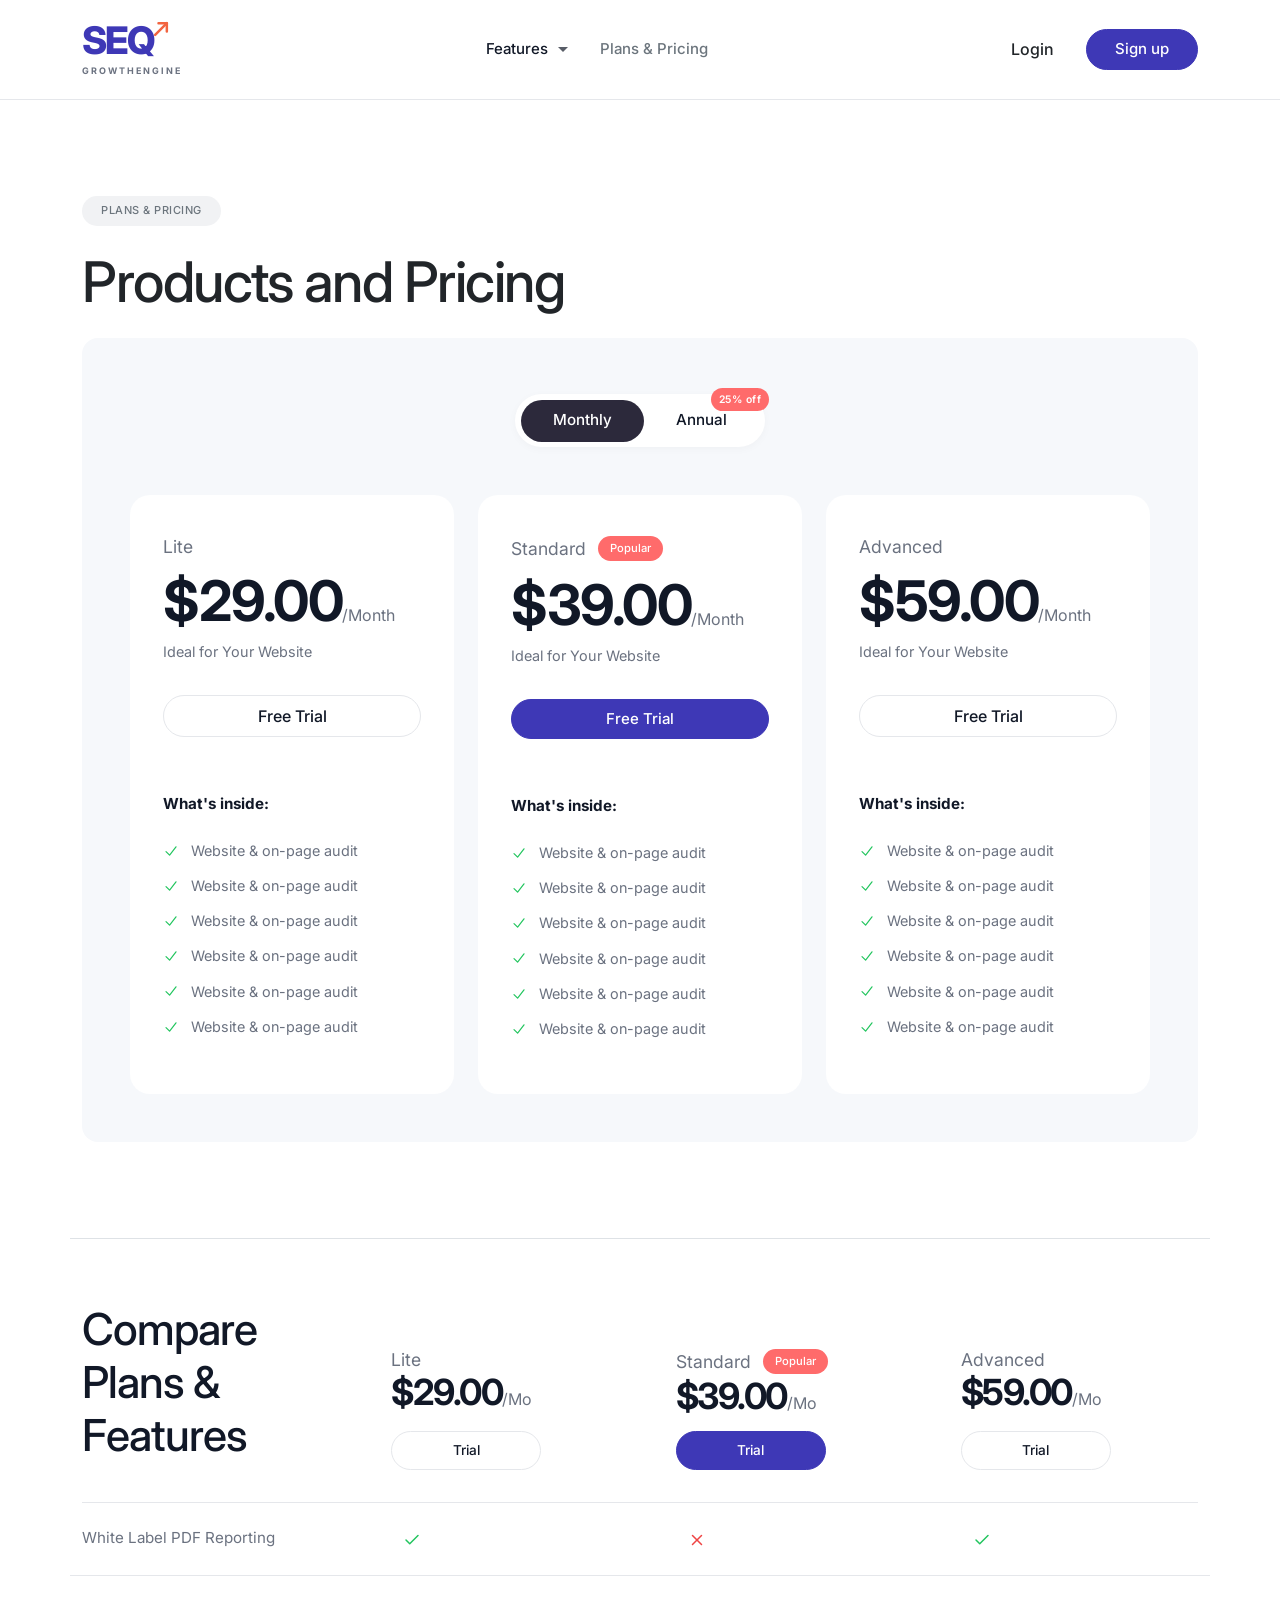
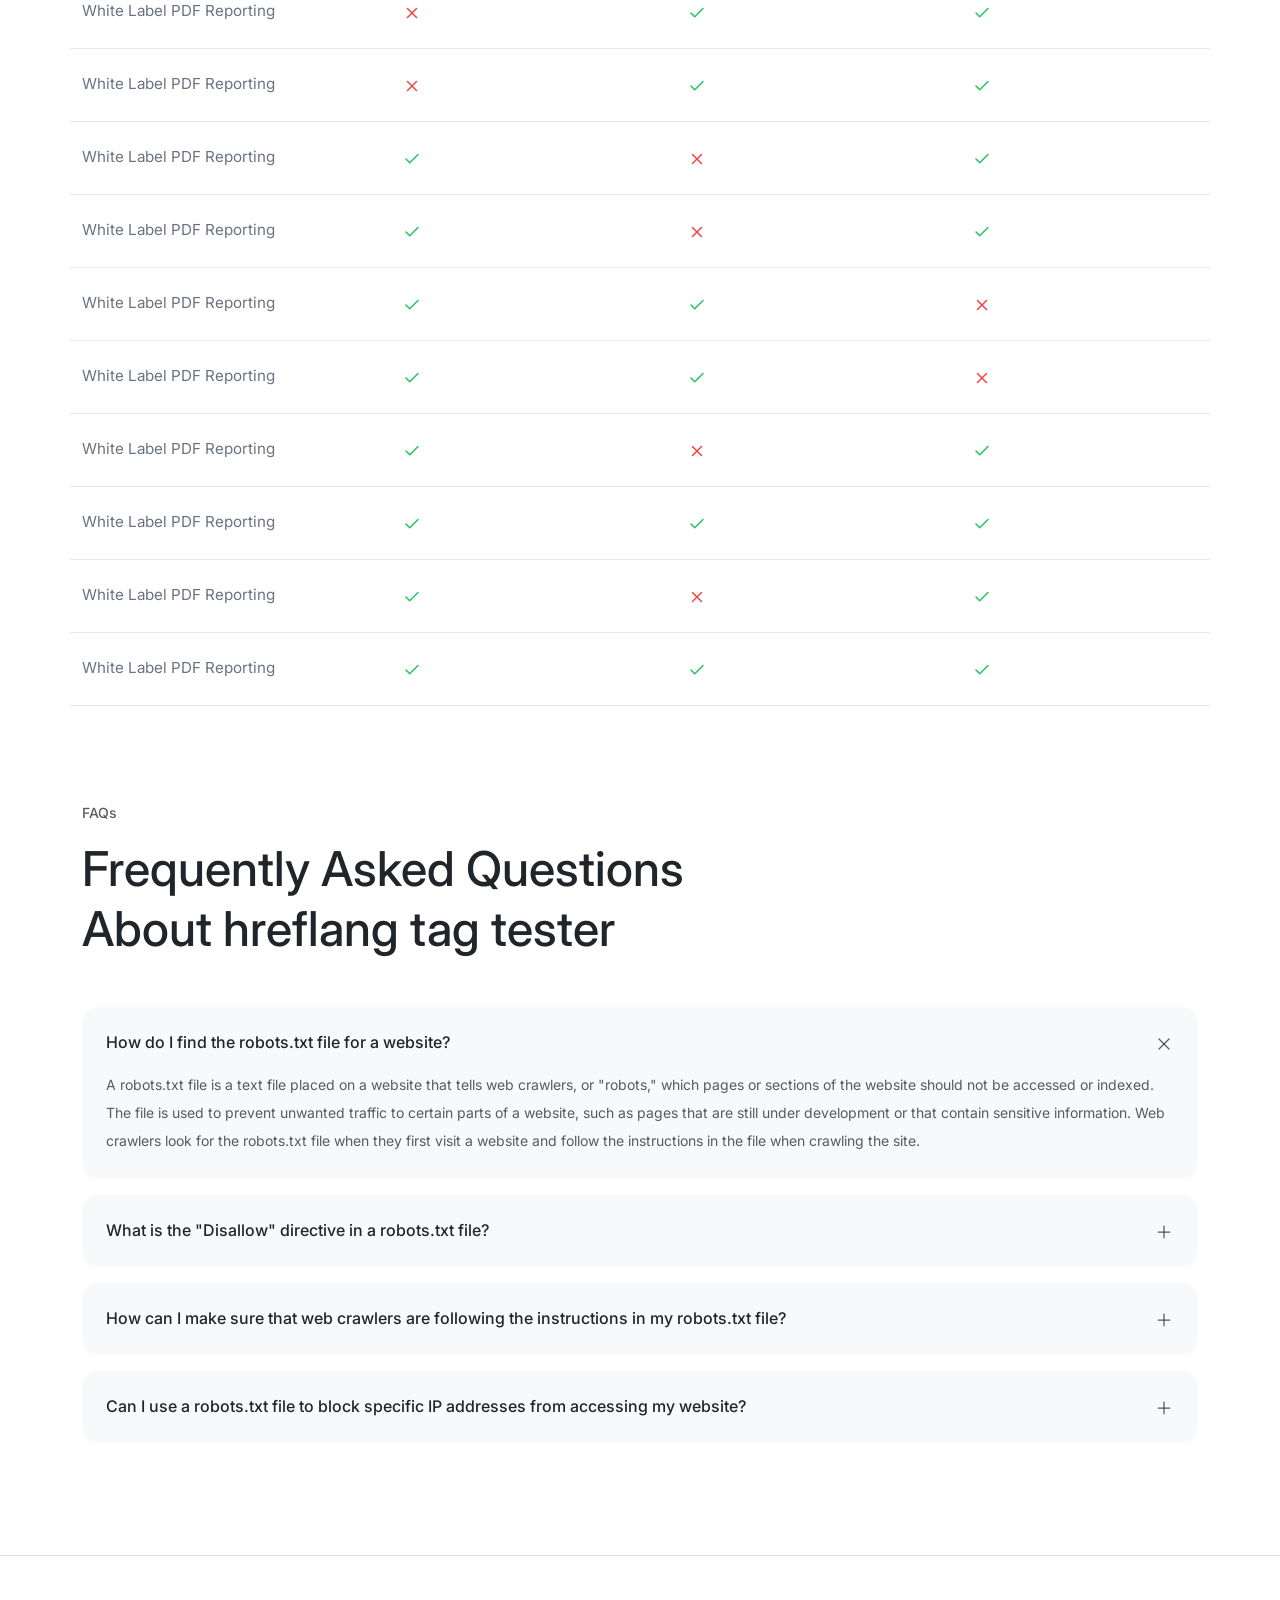
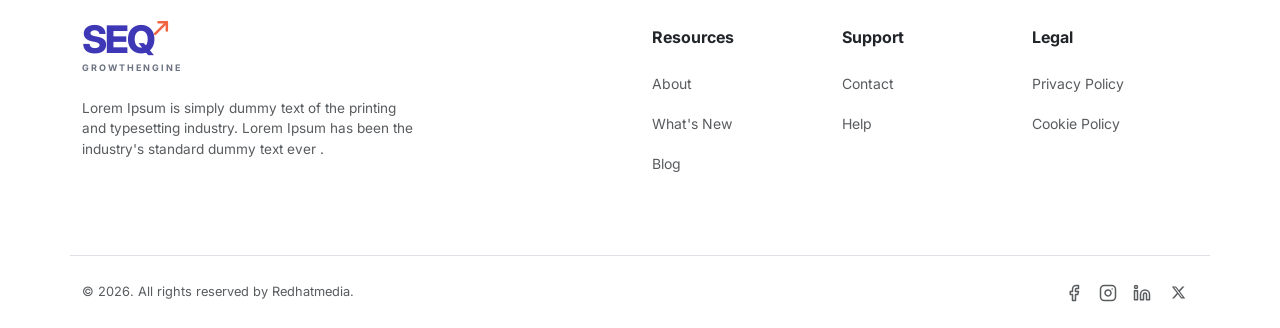
==== commit 29e134b8: "plans pricing page developed" ====
--- a/planspricing.html
+++ b/planspricing.html
@@ -198,11 +198,11 @@
                         <div class="d-flex flex-column h-100 ps-lg-4">
                             <h5 class="pricing-plan-name mb-1">Lite</h5>
                             <div class="d-flex align-items-baseline mb-3 justify-content-center justify-content-md-start">
-                                <span class="pricing-price" style="font-size: 2.25rem;">$29.00</span>
-                                <span class="pricing-currency">/Month</span>
+                                <span class="pricing-price pricing-price-compare">$29.00</span>
+                                <span class="pricing-currency">/Mo</span>
                             </div>
                             <div class="mt-auto">
-                                <button class="btn btn-pricing-outline rounded-pill px-2 px-md-4 py-2 w-100 w-md-auto" style="max-width: 150px;">Free Trial</button>
+                                <button class="btn btn-pricing-outline rounded-pill px-2 px-md-4 py-2 w-100" style="max-width: 150px; font-size: 0.85rem;">Trial</button>
                             </div>
                         </div>
                     </div>
@@ -215,11 +215,11 @@
                                 <span class="badge-popular d-none d-md-inline-block">Popular</span>
                             </div>
                             <div class="d-flex align-items-baseline mb-3 justify-content-center justify-content-md-start">
-                                <span class="pricing-price" style="font-size: 2.25rem;">$39.00</span>
-                                <span class="pricing-currency">/Month</span>
+                                <span class="pricing-price pricing-price-compare">$39.00</span>
+                                <span class="pricing-currency">/Mo</span>
                             </div>
                             <div class="mt-auto">
-                                <button class="btn btn-signup rounded-pill px-2 px-md-4 py-2 w-100 w-md-auto" style="max-width: 150px;">Free Trial</button>
+                                <button class="btn btn-signup rounded-pill px-2 px-md-4 py-2 w-100" style="max-width: 150px; font-size: 0.85rem;">Trial</button>
                             </div>
                         </div>
                     </div>
@@ -229,11 +229,11 @@
                         <div class="d-flex flex-column h-100 ps-lg-4">
                             <h5 class="pricing-plan-name mb-1">Advanced</h5>
                             <div class="d-flex align-items-baseline mb-3 justify-content-center justify-content-md-start">
-                                <span class="pricing-price" style="font-size: 2.25rem;">$59.00</span>
-                                <span class="pricing-currency">/Month</span>
+                                <span class="pricing-price pricing-price-compare">$59.00</span>
+                                <span class="pricing-currency">/Mo</span>
                             </div>
                             <div class="mt-auto">
-                                <button class="btn btn-pricing-outline rounded-pill px-2 px-md-4 py-2 w-100 w-md-auto" style="max-width: 150px;">Free Trial</button>
+                                <button class="btn btn-pricing-outline rounded-pill px-2 px-md-4 py-2 w-100" style="max-width: 150px; font-size: 0.85rem;">Trial</button>
                             </div>
                         </div>
                     </div>
--- a/css/style.css
+++ b/css/style.css
@@ -1393,3 +1393,49 @@
     width: 18px;
     height: 18px;
 }
+
+/* Compare Section Specific Pricing Sizes */
+.pricing-price-compare {
+    font-size: 2.25rem;
+}
+
+/* ==========================================================================
+   Responsive Utilities
+   ========================================================================== */
+@media (max-width: 767.98px) {
+    /* Responsive overrides for smaller phone viewports in the compare table */
+    .compare-title {
+        font-size: 2rem;
+        text-align: center;
+        margin-bottom: 2rem;
+    }
+    .pricing-price-compare {
+        font-size: 1.2rem;
+    }
+    .pricing-plan-name {
+        font-size: 0.9rem;
+    }
+    .compare-feature-name {
+        font-size: 0.75rem;
+        line-height: 1.3;
+    }
+    .pricing-currency {
+        font-size: 0.75rem;
+    }
+    .compare-icon-check, .compare-icon-cross {
+        width: 14px;
+        height: 14px;
+    }
+    .badge-popular {
+        font-size: 0.5rem;
+        padding: 0.2rem 0.4rem;
+        margin-left: 0.25rem;
+    }
+    .compare-table .row > div {
+        padding-left: 5px;
+        padding-right: 5px;
+    }
+    .compare-table .ps-lg-5 {
+        padding-left: 0 !important;
+    }
+}
